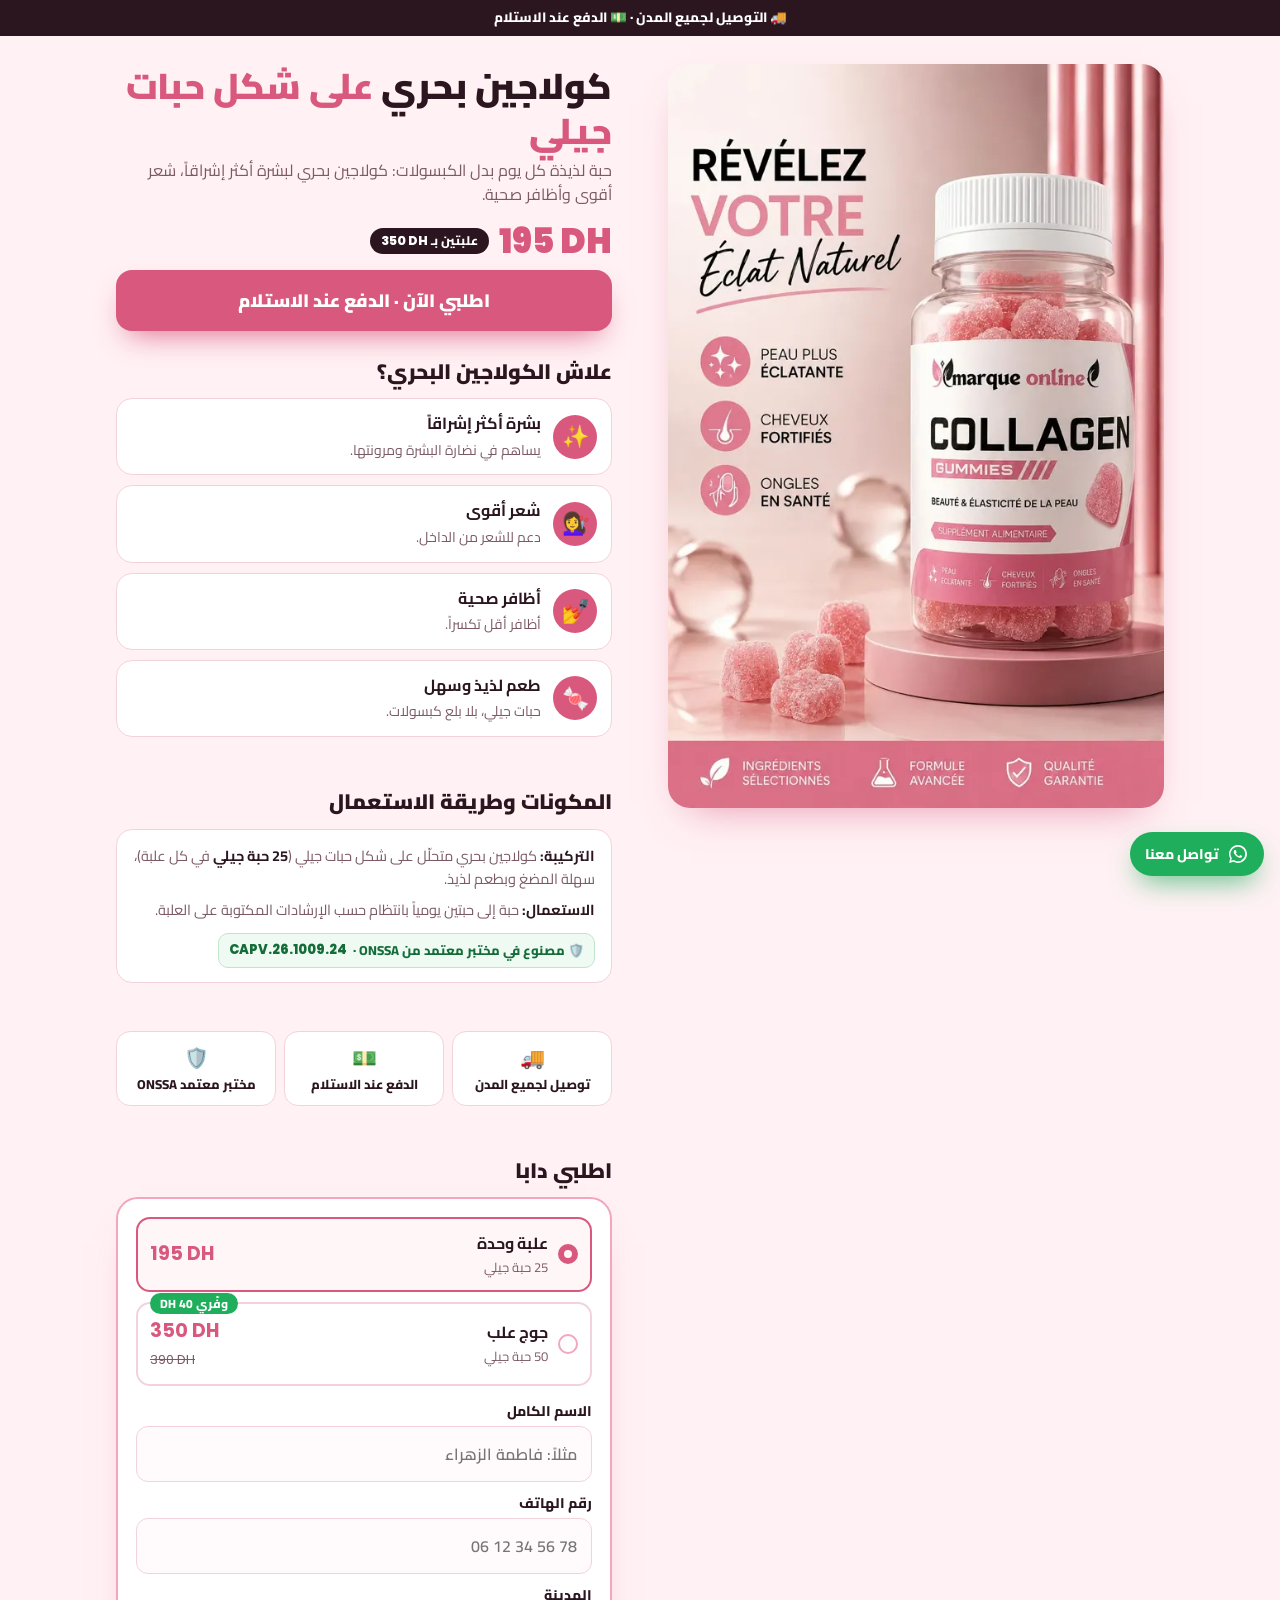
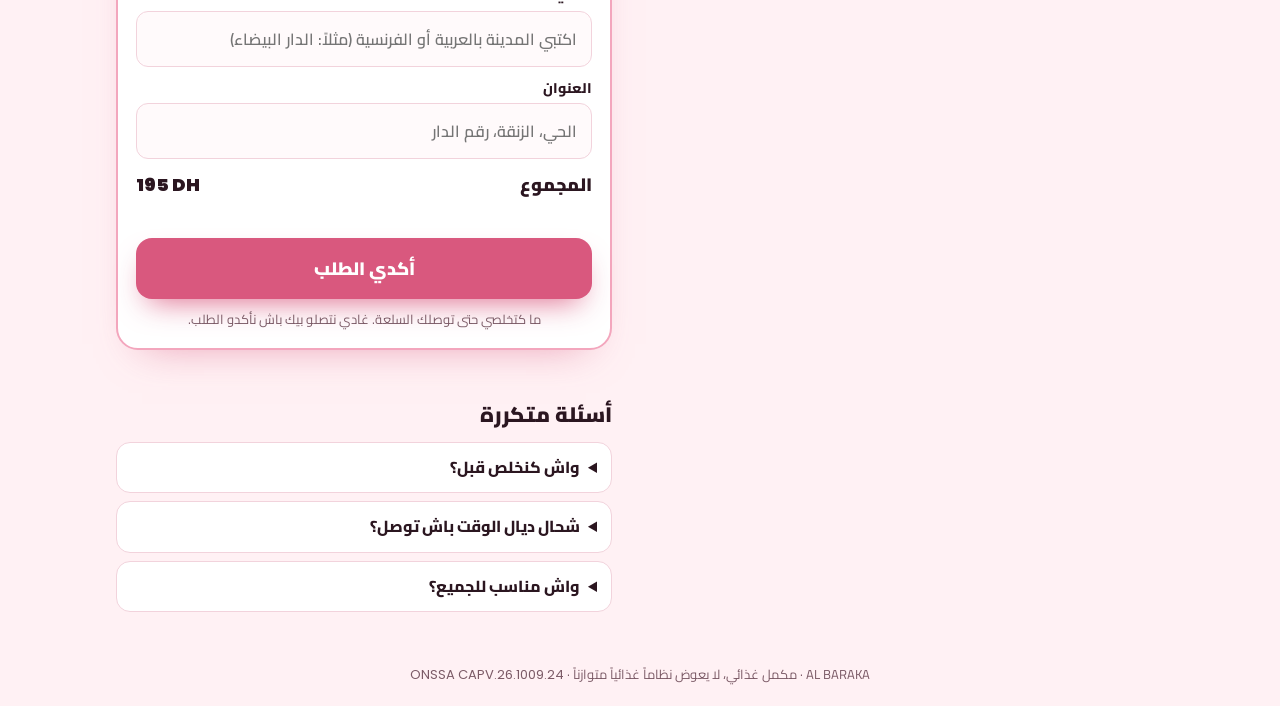
==== collagene/index.html @ 8526f5e3 "Collagene: remove phone confirmation trust card and balance 3-column grid" ====
<!doctype html>
<html lang="ar" dir="rtl">
<head>
<meta charset="utf-8">
<meta name="viewport" content="width=device-width,initial-scale=1,viewport-fit=cover">
<meta name="theme-color" content="#d9587e">
<title>كولاجين بحري · 25 حبة جيلي | AL BARAKA</title>
<meta name="description" content="كولاجين بحري على شكل حبات جيلي بطعم لذيذ: للبشرة، الشعر والأظافر. 195 درهم، وعلبتين بـ 350 درهم. الدفع عند الاستلام.">
<meta property="og:type" content="product">
<meta property="og:locale" content="ar_MA">
<meta property="og:url" content="https://wassimcreator.github.io/al-baraka-cosmetique/collagene/">
<meta property="og:title" content="كولاجين بحري · 25 حبة جيلي | AL BARAKA">
<meta property="og:description" content="كولاجين بحري على شكل حبات جيلي بطعم لذيذ: للبشرة، الشعر والأظافر. 195 درهم، وعلبتين بـ 350 درهم. الدفع عند الاستلام.">
<meta property="og:image" content="https://wassimcreator.github.io/al-baraka-cosmetique/collagene/collagen-og.jpg">
<meta name="twitter:card" content="summary_large_image">
<link rel="icon" href="../icon-192.png">
<link rel="preload" as="image" imagesrcset="collagen-mobile.webp 600w, collagen.webp 1024w" imagesizes="(min-width:900px) 512px, 180px" type="image/webp" fetchpriority="high">
<link rel="preconnect" href="https://fonts.googleapis.com"><link rel="preconnect" href="https://fonts.gstatic.com" crossorigin>
<link href="https://fonts.googleapis.com/css2?family=Cairo:wght@400;600;800;900&family=Poppins:wght@600;800&display=swap" rel="stylesheet" media="print" onload="this.media='all'">
<noscript><link href="https://fonts.googleapis.com/css2?family=Cairo:wght@400;600;800;900&family=Poppins:wght@600;800&display=swap" rel="stylesheet"></noscript>
<!-- Meta Pixel Code (AL BARAKA: 4547426528828820) -->
<script>
!function(f,b,e,v,n,t,s){if(f.fbq)return;n=f.fbq=function(){n.callMethod?n.callMethod.apply(n,arguments):n.queue.push(arguments)};if(!f._fbq)f._fbq=n;n.push=n;n.loaded=!0;n.version='2.0';n.queue=[];t=b.createElement(e);t.async=!0;t.src=v;s=b.getElementsByTagName(e)[0];s.parentNode.insertBefore(t,s)}(window,document,'script','https://connect.facebook.net/en_US/fbevents.js');
fbq('init','4547426528828820');
fbq('track','PageView');
fbq('track','ViewContent',{content_ids:['collagene-25'],content_name:'Collagène marin · 25 gommes',content_type:'product',value:195,currency:'MAD'});
</script>
<noscript><img height="1" width="1" style="display:none" src="https://www.facebook.com/tr?id=4547426528828820&ev=PageView&noscript=1"/></noscript>
<!-- End Meta Pixel Code -->
<style>
:root{--pink:#d9587e;--pink2:#f3a6bd;--blush:#fff1f4;--ink:#2b1620;--muted:#7b5a66;--line:#f2d3dc;--ok:#1fae5b}
html{scroll-behavior:smooth}
*{box-sizing:border-box}
body{margin:0;font-family:Cairo,system-ui,sans-serif;background:var(--blush);color:var(--ink);line-height:1.6;padding-bottom:84px}
.lat{font-family:Poppins,Cairo,sans-serif;direction:ltr;display:inline-block}
.wrap{max-width:520px;margin:0 auto;padding:0 16px}
.bar{background:var(--ink);color:#fff;text-align:center;font-weight:800;font-size:13.5px;padding:7px 12px}
.hero{padding:10px 0 4px;text-align:center}
.hero img{width:auto;max-width:100%;max-height:270px;height:auto;object-fit:contain;margin:0 auto;display:block;border-radius:18px;box-shadow:0 18px 40px -22px rgba(217,88,126,.7)}
h1{font-size:24px;line-height:1.25;margin:10px 0 4px;font-weight:900}
h1 span{color:var(--pink)}
.lead{color:var(--muted);margin:0 0 10px;font-size:14.5px;line-height:1.5}
.price{display:flex;align-items:center;gap:10px;flex-wrap:wrap;margin:4px 0 12px}
.price b{font-size:30px;color:var(--pink);font-weight:900;line-height:1}
.price s{color:var(--muted);font-size:16px}
.chip{background:var(--ink);color:#fff;border-radius:30px;padding:3px 11px;font-size:12.5px;font-weight:800}
.cta{display:block;width:100%;text-align:center;background:var(--pink);color:#fff;font:900 18px Cairo,sans-serif;border:0;border-radius:16px;padding:14px;text-decoration:none;cursor:pointer;box-shadow:0 14px 30px -12px rgba(217,88,126,.9)}
[hidden]{display:none !important}
.cta:disabled{opacity:.6;cursor:wait}
.cta-wa{background:var(--ok);box-shadow:0 12px 26px -10px rgba(31,174,91,.8);margin-top:8px;font-size:16px;padding:12px}
section{margin:24px 0}
h2{font-size:21px;margin:0 0 10px;font-weight:900}
.ben{display:grid;gap:10px}
.ben div{display:flex;gap:12px;align-items:center;background:#fff;border:1px solid var(--line);border-radius:16px;padding:12px 14px}
.ben i{flex:none;width:44px;height:44px;border-radius:50%;background:var(--pink);color:#fff;display:grid;place-items:center;font-style:normal;font-size:22px}
.ben b{display:block}
.ben small{color:var(--muted);font-size:14px}
.ing-box{background:#fff;border:1px solid var(--line);border-radius:16px;padding:14px 16px;display:grid;gap:8px}
.ing-box p{margin:0;font-size:14.5px;color:var(--muted)}
.ing-box b{color:var(--ink)}
.onssa-tag{display:inline-flex;align-items:center;gap:6px;background:#eefaf2;color:#146c38;border:1px solid #bfe6cb;border-radius:10px;padding:6px 10px;font-size:13px;font-weight:800;margin-top:4px;width:fit-content}
.trust{display:grid;grid-template-columns:repeat(3,1fr);gap:8px;text-align:center;font-size:12.5px;font-weight:800}
.trust div{background:#fff;border:1px solid var(--line);border-radius:14px;padding:10px 6px}
.trust span{display:block;font-size:20px}
.box{background:#fff;border-radius:22px;padding:18px;border:2px solid var(--pink2);box-shadow:0 20px 40px -26px rgba(217,88,126,.6)}
.opts{display:grid;gap:10px;margin-bottom:14px}
.opts label{cursor:pointer;position:relative;display:block}
.opts input{position:absolute;opacity:0}
.o{display:flex;align-items:center;gap:10px;border:2px solid var(--line);border-radius:14px;padding:12px;position:relative}
.opts input:checked+.o{border-color:var(--pink);background:#fff6f8}
.dot{flex:none;width:20px;height:20px;border-radius:50%;border:2px solid var(--pink2)}
.opts input:checked+.o .dot{border:6px solid var(--pink)}
.o .t{flex:1}.o .t small{display:block;color:var(--muted);font-size:13px}
.o .pr{text-align:left}.o .pr b{display:block;font-size:19px;color:var(--pink)}.o .pr s{color:var(--muted);font-size:13px}
.save{position:absolute;top:-11px;left:12px;background:var(--ok);color:#fff;font-style:normal;font-size:12px;font-weight:800;border-radius:20px;padding:1px 10px}
.field{display:block;margin-bottom:10px}
.field span{display:block;font-weight:800;font-size:14px;margin-bottom:4px}
.field input{width:100%;font:600 16px Cairo,sans-serif;padding:12px 14px;border:1.5px solid var(--line);border-radius:12px;background:#fffafb;color:var(--ink)}
.field input:focus{outline:2px solid var(--pink2);border-color:var(--pink)}
.city-wrap{position:relative}
.city-list{position:absolute;inset-inline:0;top:calc(100% + 4px);z-index:50;list-style:none;margin:0;padding:4px;background:#fff;border:1.5px solid var(--pink2);border-radius:14px;box-shadow:0 16px 36px -12px rgba(43,22,32,.25);max-height:220px;overflow-y:auto;-webkit-overflow-scrolling:touch}
.city-list[hidden]{display:none}
.city-list li{padding:10px 12px;border-radius:10px;cursor:pointer;display:flex;justify-content:space-between;align-items:center;gap:8px;font-size:15px;font-weight:700}
.city-list li:hover,.city-list li.act{background:#fff1f4;color:var(--pink)}
.city-list li small{color:var(--muted);font-weight:600;font-size:13px}
.hp{position:absolute;width:1px;height:1px;opacity:0;overflow:hidden;pointer-events:none}
.sum{display:flex;justify-content:space-between;font-weight:900;font-size:18px;margin:12px 0}
.err{color:#c0234e;font-weight:800;min-height:1.4em;margin:6px 0;font-size:14.5px}
.note{color:var(--muted);font-size:13px;text-align:center;margin:10px 0 0}
#done{text-align:center}
#done .big{font-size:52px}
details{background:#fff;border:1px solid var(--line);border-radius:14px;margin-bottom:8px}
summary{font-weight:800;cursor:pointer;padding:12px 14px;min-height:44px}
details p{margin:0;padding:0 14px 12px;color:var(--muted)}
footer{text-align:center;color:var(--muted);font-size:13px;padding:20px 0}
.sticky{position:fixed;bottom:0;left:0;right:0;background:#fff;border-top:1px solid var(--line);padding:10px 16px calc(10px + env(safe-area-inset-bottom));display:flex;gap:12px;align-items:center;z-index:30;transition:transform .25s ease,opacity .25s ease}
.sticky.hide{transform:translateY(115%);opacity:0;pointer-events:none}
.sticky .p{font-weight:900;white-space:nowrap}.sticky .p b{color:var(--pink);font-size:20px}
.sticky .cta{padding:12px;font-size:17px}
.waf{position:fixed;bottom:calc(82px + env(safe-area-inset-bottom));inset-inline-start:16px;z-index:40;display:flex;align-items:center;gap:8px;background:var(--ok);color:#fff;text-decoration:none;font-weight:800;font-size:14px;padding:11px 15px;min-height:44px;border-radius:40px;box-shadow:0 12px 28px -8px rgba(31,174,91,.75);transition:transform .25s ease,opacity .25s ease}
.waf.hide{transform:translateY(140%);opacity:0;pointer-events:none}
.waf svg{width:22px;height:22px}
@media (min-width:900px){
  body{padding-bottom:0}
  .wrap{max-width:1080px;display:grid;grid-template-columns:minmax(0,1fr) minmax(0,1fr);column-gap:56px;align-items:start;padding-top:28px}
  .wrap>*{grid-column:2}
  .hero{grid-column:1;grid-row:1/span 14;position:sticky;top:24px;padding:0}
  .hero img{width:100%;max-height:none;border-radius:22px}
  h1{font-size:36px;margin-top:0}
  .lead{font-size:16px;margin-bottom:14px}
  .price b{font-size:34px}
  .trust{grid-template-columns:repeat(3,1fr);font-size:13px}
  .sticky{display:none}
  .waf{bottom:24px}
}
</style>
</head>
<body>
<div class="bar">🚚 التوصيل لجميع المدن · 💵 الدفع عند الاستلام</div>
<main class="wrap">
  <div class="hero"><img src="collagen-mobile.webp" srcset="collagen-mobile.webp 600w, collagen.webp 1024w" sizes="(min-width:900px) 512px, 180px" alt="كولاجين بحري، 25 حبة جيلي" width="1024" height="1536" fetchpriority="high"></div>
  <h1>كولاجين بحري <span>على شكل حبات جيلي</span></h1>
  <p class="lead">حبة لذيذة كل يوم بدل الكبسولات: كولاجين بحري لبشرة أكثر إشراقاً، شعر أقوى وأظافر صحية.</p>
  <div class="price"><b><span class="lat">195 DH</span></b><span class="chip">علبتين بـ <span class="lat">350 DH</span></span></div>
  <a class="cta" href="#order" data-ev="InitiateCheckout">اطلبي الآن · الدفع عند الاستلام</a>

  <section>
    <h2>علاش الكولاجين البحري؟</h2>
    <div class="ben">
      <div><i>✨</i><span><b>بشرة أكثر إشراقاً</b><small>يساهم في نضارة البشرة ومرونتها.</small></span></div>
      <div><i>💇‍♀️</i><span><b>شعر أقوى</b><small>دعم للشعر من الداخل.</small></span></div>
      <div><i>💅</i><span><b>أظافر صحية</b><small>أظافر أقل تكسراً.</small></span></div>
      <div><i>🍬</i><span><b>طعم لذيذ وسهل</b><small>حبات جيلي، بلا بلع كبسولات.</small></span></div>
    </div>
  </section>

  <section>
    <h2>المكونات وطريقة الاستعمال</h2>
    <div class="ing-box">
      <p><b>التركيبة:</b> كولاجين بحري متحلّل على شكل حبات جيلي (<b>25 حبة جيلي</b> في كل علبة)، سهلة المضغ وبطعم لذيذ.</p>
      <p><b>الاستعمال:</b> حبة إلى حبتين يومياً بانتظام حسب الإرشادات المكتوبة على العلبة.</p>
      <div class="onssa-tag">🛡️ مصنوع في مختبر معتمد من ONSSA · <span class="lat">CAPV.26.1009.24</span></div>
    </div>
  </section>

  <section class="trust">
    <div><span>🚚</span>توصيل لجميع المدن</div>
    <div><span>💵</span>الدفع عند الاستلام</div>
    <div><span>🛡️</span>مختبر معتمد ONSSA</div>
  </section>

  <section id="order">
    <h2>اطلبي دابا</h2>
    <form class="box" id="f" novalidate>
      <div class="opts">
        <label><input type="radio" name="q" value="1" checked><span class="o"><i class="dot"></i><span class="t"><b>علبة وحدة</b><small>25 حبة جيلي</small></span><span class="pr"><b class="lat">195 DH</b></span></span></label>
        <label><input type="radio" name="q" value="2"><span class="o"><em class="save">وفّري 40 DH</em><i class="dot"></i><span class="t"><b>جوج علب</b><small>50 حبة جيلي</small></span><span class="pr"><b class="lat">350 DH</b><s class="lat">390 DH</s></span></span></label>
      </div>
      <label class="field"><span>الاسم الكامل</span><input name="nom" autocomplete="name" required placeholder="مثلاً: فاطمة الزهراء"></label>
      <label class="field"><span>رقم الهاتف</span><input name="tel" type="tel" inputmode="tel" autocomplete="tel" required placeholder="06 12 34 56 78" dir="ltr" style="text-align:right"></label>
      <div class="field city-wrap">
        <label for="ville"><span>المدينة</span></label>
        <input id="ville" name="ville" autocomplete="off" required placeholder="اكتبي المدينة بالعربية أو الفرنسية (مثلاً: الدار البيضاء)" aria-autocomplete="list" aria-controls="cityList" aria-expanded="false">
        <ul class="city-list" id="cityList" role="listbox" hidden></ul>
      </div>
      <label class="field"><span>العنوان</span><input name="adresse" autocomplete="street-address" required placeholder="الحي، الزنقة، رقم الدار"></label>
      <input class="hp" name="hp" tabindex="-1" autocomplete="off" aria-hidden="true">
      <div class="sum"><span>المجموع</span><span class="lat" id="tot">195 DH</span></div>
      <p class="err" id="err" role="alert"></p>
      <a class="cta cta-wa" id="waFallback" href="#" hidden>💬 أرسلي الطلب عبر واتساب</a>
      <button class="cta" type="submit" id="submitBtn">أكدي الطلب</button>
      <p class="note">ما كتخلصي حتى توصلك السلعة. غادي نتصلو بيك باش نأكدو الطلب.</p>
    </form>
    <div class="box" id="done" hidden>
      <div class="big">🎉</div>
      <h2>شكراً! توصلنا بالطلب ديالك</h2>
      <p>غادي يتصل بيك فريقنا قريباً باش يأكد الطلب والعنوان. خلي التلفون قريب منك.</p>
    </div>
  </section>

  <section>
    <h2>أسئلة متكررة</h2>
    <details><summary>واش كنخلص قبل؟</summary><p>لا، كتخلصي غير ملي توصلك السلعة لباب الدار.</p></details>
    <details><summary>شحال ديال الوقت باش توصل؟</summary><p>غالباً بين 24 و72 ساعة حسب المدينة.</p></details>
    <details><summary>واش مناسب للجميع؟</summary><p>هذا مكمل غذائي. إلا كنتي حامل، مرضعة أو كتاخدي دواء، سولي الطبيب ديالك قبل.</p></details>
  </section>
</main>
<footer>AL BARAKA · مكمل غذائي، لا يعوض نظاماً غذائياً متوازناً · <span class="lat">ONSSA CAPV.26.1009.24</span></footer>

<div class="sticky" id="stickyBar"><span class="p"><b class="lat">195 DH</b></span><a class="cta" href="#order" data-ev="InitiateCheckout">اطلبي الآن</a></div>
<a class="waf" id="waFloat" data-wa="سلام، بغيت نعرف كثر على الكولاجين البحري" data-ev="Contact" aria-label="WhatsApp"><svg viewBox="0 0 32 32" fill="currentColor"><path d="M16 3a13 13 0 0 0-11.2 19.6L3 29l6.6-1.7A13 13 0 1 0 16 3zm0 23.6c-2 0-4-.5-5.7-1.6l-.4-.2-3.9 1 1-3.8-.3-.4A10.6 10.6 0 1 1 16 26.6zm5.8-7.9c-.3-.2-1.9-.9-2.2-1-.3-.1-.5-.2-.7.2l-1 1.2c-.2.2-.4.2-.7.1a8.7 8.7 0 0 1-4.3-3.8c-.3-.6.3-.5 1-1.7.1-.2 0-.4 0-.5l-1-2.4c-.3-.6-.5-.5-.7-.5h-.6c-.2 0-.5.1-.8.4-.3.3-1 1-1 2.5s1.1 2.9 1.2 3.1c.2.2 2.1 3.2 5.1 4.5 1.9.8 2.6.9 3.6.7.6-.1 1.9-.8 2.1-1.5.3-.7.3-1.4.2-1.5-.1-.1-.3-.2-.6-.4z"/></svg>تواصل معنا</a>

<script>
const CONFIG = {
  whatsapp: '212706828446',
  metaPixel: '4547426528828820',
  contentId: 'collagene-25',
  name: 'Collagène marin · 25 gommes',
  prices: {1: 195, 2: 350},
  script: 'https://script.google.com/macros/s/AKfycbw9bqHm5sMdjRlY6XCopMk5S5Fnhsn74mLirwllox8x_ef28kxWh0Ja46yyI-K9q96yYA/exec'
};

// Arabic <-> French Moroccan city alias map (60+ top cities + common Darja variants)
const AR_CITY_LIST = [
  ['Casablanca','الدار البيضاء',['دار البيضاء','كازا','كازابلانكا']],
  ['Rabat','الرباط',['رباط']],
  ['Salé','سلا',[]],
  ['Sala Al Jadida','سلا الجديدة',[]],
  ['Tanger','طنجة',['طنجه']],
  ['Marrakech','مراكش',[]],
  ['Fès','فاس',[]],
  ['Meknès','مكناس',[]],
  ['Agadir','أكادير',['اكادير','أڭادير','اغادير']],
  ['Oujda','وجدة',['وجده']],
  ['Kénitra','القنيطرة',['قنيطرة','القنيطره','قنيطره']],
  ['Tétouan','تطوان',[]],
  ['Mohammedia','المحمدية',['محمدية','المحمديه']],
  ['Safi','آسفي',['اسفي','اصفي']],
  ['El Jadida','الجديدة',['جديدة','الجديده']],
  ['Beni Mellal','بني ملال',[]],
  ['Nador','الناظور',['ناظور','الناضور','ناضور']],
  ['Taza','تازة',['تازه']],
  ['Settat','سطات',[]],
  ['Berrechid','برشيد',[]],
  ['Khouribga','خريبكة',['خريبكه','خريبڭة']],
  ['Laâyoune','العيون',['عيون']],
  ['Dakhla','الداخلة',['داخلة','الداخله']],
  ['Larache','العرائش',['عرائش']],
  ['Ksar El Kebir','القصر الكبير',['قصر الكبير']],
  ['Al Hoceima','الحسيمة',['حسيمة','الحسيمه']],
  ['Taroudant','تارودانت',[]],
  ['Inezgane','إنزكان',['انزكان','انزڭان']],
  ['Ait Melloul','آيت ملول',['ايت ملول']],
  ['Témara','تمارة',['تماره']],
  ['Essaouira','الصويرة',['صويرة','الصويره']],
  ['Ouarzazate','ورزازات',[]],
  ['Errachidia','الراشيدية',['راشيدية','الرشيدية','الراشيديه']],
  ['Guelmim','كلميم',['ڭلميم']],
  ['Tiznit','تيزنيت',['تزنيت']],
  ['Chefchaouen','شفشاون',['الشاون','شاون']],
  ['Taourirt','تاوريرت',[]],
  ['Berkane','بركان',[]],
  ['Sidi Kacem','سيدي قاسم',[]],
  ['Sidi Slimane','سيدي سليمان',[]],
  ['Youssoufia','اليوسفية',['يوسفية','اليوسفيه']],
  ['Benguerir','بن جرير',['بنجرير','بن ڭرير']],
  ['El Kelaa des Sraghna','قلعة السراغنة',['قلعه السراغنه']],
  ['Khénifra','خنيفرة',['خنيفره']],
  ['Fquih Ben Salah','الفقيه بن صالح',['فقيه بن صالح']],
  ['Sidi Bennour','سيدي بنور',[]],
  ['Oulad Teima','أولاد تايمة',['اولاد تايمة','ولاد تايمة']],
  ['Tiflet','تيفلت',[]],
  ['Khémisset','الخميسات',['خميسات']],
  ['Ifrane','إفران',['افران']],
  ['Azrou','أزرو',['ازرو']],
  ['Sefrou','صفرو',[]],
  ['Ouazzane','وزان',[]],
  ['Fnideq','الفنيدق',['فنيدق']],
  ["M'diq",'المضيق',['مضيق']],
  ['Martil','مرتيل',[]],
  ['Asilah','أصيلة',['اصيلة','اصيله']],
  ['Bouznika','بوزنيقة',['بوزنيقه']],
  ['Skhirat','الصخيرات',['صخيرات']],
  ['Benslimane','بنسليمان',[]],
  ['Smara','السمارة',['سمارة']],
  ['Tan-Tan','طانطان',['طان طان']],
  ['Zagora','زاكورة',['زاڭورة','زاكوره']],
  ['Tinghir','تنغير',[]],
  ['Midelt','ميدلت',[]],
  ['Guercif','جرسيف',['ڭرسيف']],
  ['Driouch','الدريوش',['دريوش']],
  ['El Aroui','العروي',['عروي']],
  ['Azemmour','أزمور',['ازمور']],
  ['Oued Zem','وادي زم',['واد زم']],
  ['Bejaad','أبي الجعد',['بجعد']],
  ['Azilal','أزيلال',['ازيلال']],
  ['Demnate','دمنات',[]],
  ['Chichaoua','شيشاوة',['شيشاوه']],
  ['Biougra','بيوكرى',['بيوڭرى','بيوكري']],
  ['Dcheira','الدشيرة',['دشيرة']],
  ['Bouskoura','بوسكورة',['بوسكوره']],
  ['Dar Bouazza','دار بوعزة',['دار بوعزه']],
  ['Souk El Arbaa','سوق الأربعاء',['سوق الاربعاء']],
  ['Sidi Yahya El Gharb','سيدي يحيى الغرب',['سيدي يحيي الغرب']]
];

const track = (ev, data, opts) => { try { if (window.fbq) opts ? fbq('track', ev, data || {}, opts) : fbq('track', ev, data || {}); } catch (e) {} };
const waLink = txt => 'https://api.whatsapp.com/send?phone=' + CONFIG.whatsapp + '&text=' + encodeURIComponent(txt);
const getCookie = n => { const m = document.cookie.match(new RegExp('(?:^|; )' + n + '=([^;]*)')); return m ? decodeURIComponent(m[1]) : ''; };
const qs = new URLSearchParams(location.search);
const getFbc = () => {
  const c = getCookie('_fbc');
  if (c) return c;
  const fbclid = qs.get('fbclid');
  return fbclid ? ('fb.1.' + Date.now() + '.' + fbclid) : '';
};

// Same-tab WhatsApp links (avoids IG/FB in-app browser blocking target="_blank")
document.querySelectorAll('[data-wa]').forEach(a => { a.href = waLink(a.dataset.wa); a.rel = 'noopener'; });

const f = document.getElementById('f'), tot = document.getElementById('tot'), err = document.getElementById('err');
const stickyBar = document.getElementById('stickyBar'), waFloat = document.getElementById('waFloat');
const stickyP = stickyBar.querySelector('.p b'), submitBtn = document.getElementById('submitBtn'), waFallback = document.getElementById('waFallback');
const qty = () => +f.q.value;
f.querySelectorAll('input[name=q]').forEach(r => r.addEventListener('change', () => { tot.textContent = stickyP.textContent = CONFIG.prices[qty()] + ' DH'; }));

// InitiateCheckout once per session with product parameters
let icSent = false;
document.querySelectorAll('[data-ev]').forEach(a => a.addEventListener('click', () => {
  const ev = a.dataset.ev;
  if (ev === 'InitiateCheckout') {
    if (icSent) return;
    icSent = true;
    const q = qty();
    track('InitiateCheckout', { value: CONFIG.prices[q], currency: 'MAD', num_items: q, content_ids: [CONFIG.contentId], content_type: 'product' });
  } else {
    track(ev);
  }
}));

// Hide floating sticky bar & WhatsApp bubble while inside #order so they don't cover form/keyboard
if ('IntersectionObserver' in window) {
  new IntersectionObserver(es => {
    const on = es[0].isIntersecting;
    stickyBar.classList.toggle('hide', on);
    waFloat.classList.toggle('hide', on);
  }, { threshold: 0.12 }).observe(document.getElementById('order'));
}

// Re-enable submit button and re-sync displayed total if user navigates back (bfcache)
window.addEventListener('pageshow', () => {
  submitBtn.disabled = false;
  submitBtn.textContent = 'أكدي الطلب';
  tot.textContent = stickyP.textContent = CONFIG.prices[qty()] + ' DH';
});

// Normalization helpers (Latin + Arabic + Arabic-Indic digits)
const normLat = s => String(s || '').normalize('NFD').replace(/[\u0300-\u036f]/g, '').toUpperCase().replace(/[^A-Z0-9]+/g, ' ').trim();
const normAr = s => String(s || '').replace(/[\u064B-\u065F\u0670\u0640]/g, '').replace(/[أإآٱ]/g, 'ا').replace(/ى/g, 'ي').replace(/\s+/g, ' ').trim();
const toAsciiDigits = s => String(s || '')
  .replace(/[\u0660-\u0669]/g, d => String(d.charCodeAt(0) - 0x0660))
  .replace(/[\u06F0-\u06F9]/g, d => String(d.charCodeAt(0) - 0x06F0));

function normPhone(raw) {
  let s = toAsciiDigits(raw).replace(/[\s.\-()]/g, '');
  if (s.startsWith('00212')) s = '+212' + s.slice(5);
  const clean = s.replace(/[^\d+]/g, '');
  const ok = /^(?:\+?212|0)[5-7]\d{8}$/.test(clean);
  if (!ok) return { ok: false, local: '' };
  const digits = clean.replace(/\D/g, '');
  const local = digits.startsWith('212') ? '0' + digits.slice(3) : digits;
  return { ok: true, local };
}

// Build searchable city index (seeded immediately with AR_CITY_LIST, enriched with 450 Marque Online cities)
const arByLat = {}, latByAr = {};
AR_CITY_LIST.forEach(([fr, ar, alts]) => {
  const k = normLat(fr);
  arByLat[k] = ar;
  [ar, ...alts].forEach(a => { const na = normAr(a); latByAr[na] = fr; latByAr[na.replace(/^ال/, '')] = fr; });
});

let cityItems = AR_CITY_LIST.map(([fr, ar, alts]) => ({
  name: fr, ar, lat: normLat(fr), arTerms: [ar, ...alts].map(normAr)
}));

function mergeMoCities(names) {
  const byLat = new Map();
  cityItems.forEach(it => byLat.set(it.lat, it));
  (names || []).forEach(name => {
    const lat = normLat(name);
    if (!lat) return;
    if (byLat.has(lat)) {
      byLat.get(lat).name = name; // prefer exact Marque Online spelling
    } else {
      const ar = arByLat[lat] || '';
      byLat.set(lat, { name, ar, lat, arTerms: ar ? [normAr(ar)] : [] });
    }
  });
  cityItems = Array.from(byLat.values());
}

fetch(CONFIG.script + '?action=cities').then(r => r.json()).then(d => {
  if (d && Array.isArray(d.cities) && d.cities.length) mergeMoCities(d.cities);
}).catch(() => {});

// Custom searchable dropdown (works reliably in iOS Safari & IG/FB in-app browsers)
const villeInput = document.getElementById('ville'), cityList = document.getElementById('cityList');
function searchCities(q) {
  const qLat = normLat(q), qAr = normAr(q), qArNoAl = qAr.replace(/^ال/, '');
  if (!qLat && !qAr) return cityItems.slice(0, 12);
  const scored = [];
  for (const it of cityItems) {
    let score = 0;
    if (qLat) {
      if (it.lat === qLat) score = 100;
      else if (it.lat.startsWith(qLat)) score = 80;
      else if (it.lat.includes(qLat)) score = 50;
    }
    if (!score && qAr) {
      for (const t of it.arTerms) {
        const tNoAl = t.replace(/^ال/, '');
        if (t === qAr || (qArNoAl && tNoAl === qArNoAl)) { score = 100; break; }
        if (t.startsWith(qAr) || (qArNoAl && tNoAl.startsWith(qArNoAl))) score = Math.max(score, 80);
        else if (t.includes(qAr) || (qArNoAl && tNoAl.includes(qArNoAl))) score = Math.max(score, 50);
      }
    }
    if (score) scored.push([score, it]);
  }
  scored.sort((a, b) => b[0] - a[0] || a[1].name.length - b[1].name.length);
  return scored.slice(0, 12).map(x => x[1]);
}

function renderCityList(items) {
  if (!items.length) { cityList.hidden = true; villeInput.setAttribute('aria-expanded', 'false'); return; }
  cityList.innerHTML = items.map(it =>
    `<li role="option" data-v="${it.name.replace(/"/g, '&quot;')}"><span>${it.ar ? it.ar : it.name}</span><small class="lat">${it.name}</small></li>`
  ).join('');
  cityList.hidden = false;
  villeInput.setAttribute('aria-expanded', 'true');
}

function resolveCity(raw) {
  const v = String(raw || '').trim();
  if (!v) return '';
  const qAr = normAr(v), qArNoAl = qAr.replace(/^ال/, '');
  const aliasFr = latByAr[qAr] || latByAr[qArNoAl];
  const targetLat = normLat(aliasFr || v);
  if (targetLat) {
    const exact = cityItems.find(it => it.lat === targetLat);
    if (exact) return exact.name;
    const compact = targetLat.replace(/\s+/g, '');
    const soft = cityItems.find(it => it.lat.replace(/\s+/g, '') === compact);
    if (soft) return soft.name;
  }
  return aliasFr || v; // never hard-block submission; Apps Script still saves to Sheet
}

villeInput.addEventListener('focus', () => renderCityList(searchCities(villeInput.value)));
villeInput.addEventListener('input', () => renderCityList(searchCities(villeInput.value)));
villeInput.addEventListener('blur', () => setTimeout(() => { cityList.hidden = true; villeInput.setAttribute('aria-expanded', 'false'); }, 180));
cityList.addEventListener('pointerdown', e => {
  const li = e.target.closest('li[data-v]');
  if (!li) return;
  e.preventDefault();
  villeInput.value = li.dataset.v;
  cityList.hidden = true;
  villeInput.setAttribute('aria-expanded', 'false');
});

const src = ['utm_source', 'utm_campaign', 'utm_content'].map(k => qs.get(k)).filter(Boolean).join(' / ');
const newOrderId = () => Date.now().toString(36) + Math.random().toString(36).slice(2, 7);
let orderId = newOrderId();

f.addEventListener('submit', async e => {
  e.preventDefault();
  waFallback.hidden = true;
  const nom = f.nom.value.trim(), adresse = f.adresse.value.trim();
  const phone = normPhone(f.tel.value);
  const villeRaw = f.ville.value.trim();
  if (nom.length < 2 || !phone.ok || villeRaw.length < 2 || adresse.length < 3) {
    err.textContent = 'عافاك عمّري الاسم، رقم هاتف مغربي صحيح (06/07…)، المدينة والعنوان.';
    return;
  }
  const ville = resolveCity(villeRaw);
  err.textContent = '';
  const q = qty(), total = CONFIG.prices[q];
  // Same event_id for the browser Lead and the server CAPI Lead: Meta keeps one of the two.
  // It stays the same if the client retries this order, and changes only for a new order.
  const eventId = 'lead_' + orderId;
  submitBtn.disabled = true;
  submitBtn.textContent = 'جاري الإرسال…';

  const msg = ['طلب جديد · AL BARAKA', 'المنتوج: ' + CONFIG.name,
    'الكمية: ' + q + (q === 2 ? ' علب' : ' علبة'), 'المجموع: ' + total + ' DH · الدفع عند الاستلام',
    'الاسم: ' + nom, 'الهاتف: ' + phone.local, 'المدينة: ' + ville, 'العنوان: ' + adresse,
    src ? 'المصدر: ' + src : ''].filter(Boolean).join('\n');

  let ok = false;
  try {
    const r = await fetch(CONFIG.script, {
      method: 'POST',
      headers: { 'Content-Type': 'text/plain;charset=utf-8' },
      body: JSON.stringify({
        id: orderId,
        event_id: eventId,
        nom,
        tel: phone.local,
        ville,
        adresse,
        q,
        src,
        hp: f.hp.value,
        fbp: getCookie('_fbp'),
        fbc: getFbc(),
        event_source_url: location.href,
        user_agent: navigator.userAgent
      })
    });
    const j = await r.json();
    ok = j && j.ok === true;
  } catch (_) {}

  if (!ok) {
    submitBtn.disabled = false;
    submitBtn.textContent = 'أكدي الطلب';
    err.textContent = 'وقع مشكل فالاتصال. تقدري تعاودي المحاولة ولا تصيفطي الطلب مباشرة فواتساب:';
    waFallback.href = waLink(msg);
    waFallback.hidden = false;
    return;
  }

  // Browser LEAD only, once the Apps Script has saved the order. NEVER Purchase here: it is cash on
  // delivery, nobody has paid yet. The Purchase is sent by the script when the row's statut becomes Confirmé (or Livré fallback).
  track('Lead', { currency: 'MAD', value: total }, { eventID: eventId });

  orderId = newOrderId();
  f.hidden = true;
  document.getElementById('done').hidden = false;
  document.getElementById('done').scrollIntoView({ block: 'center' });
});
</script>
</body>
</html>
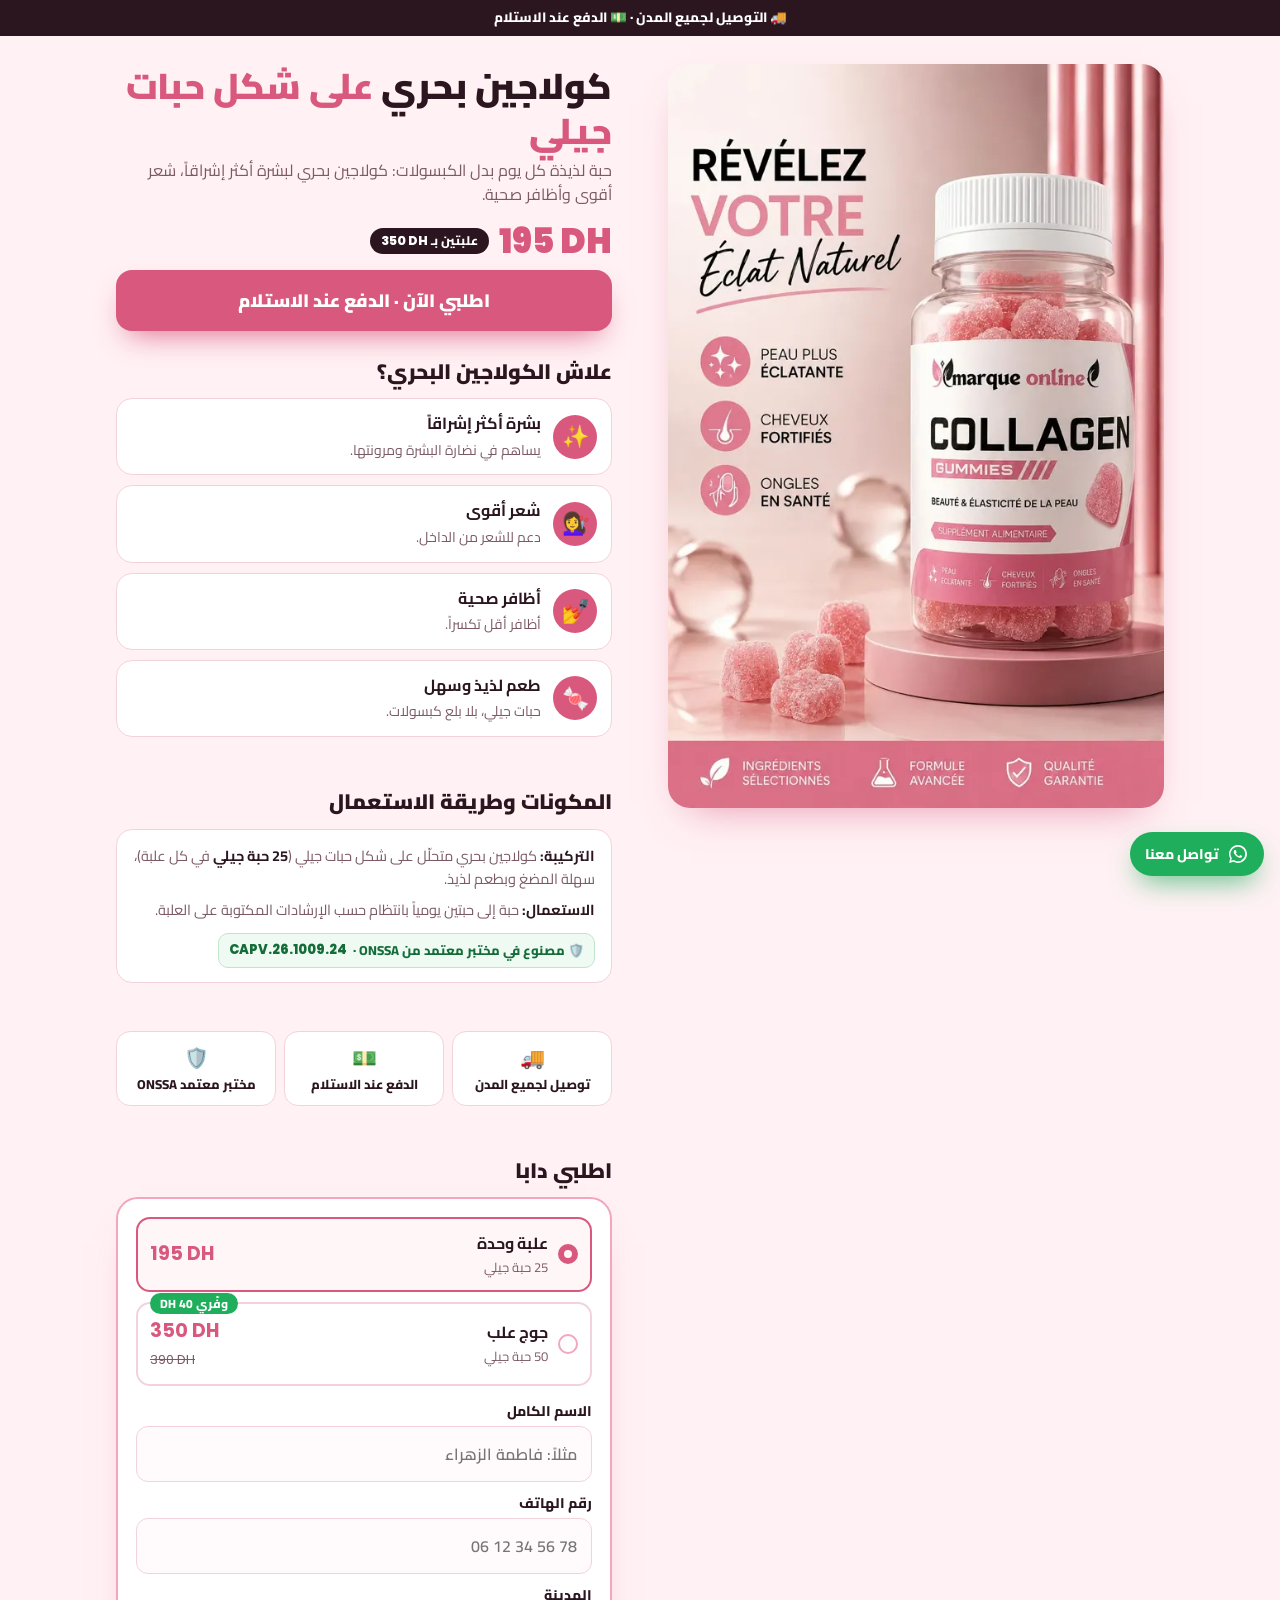
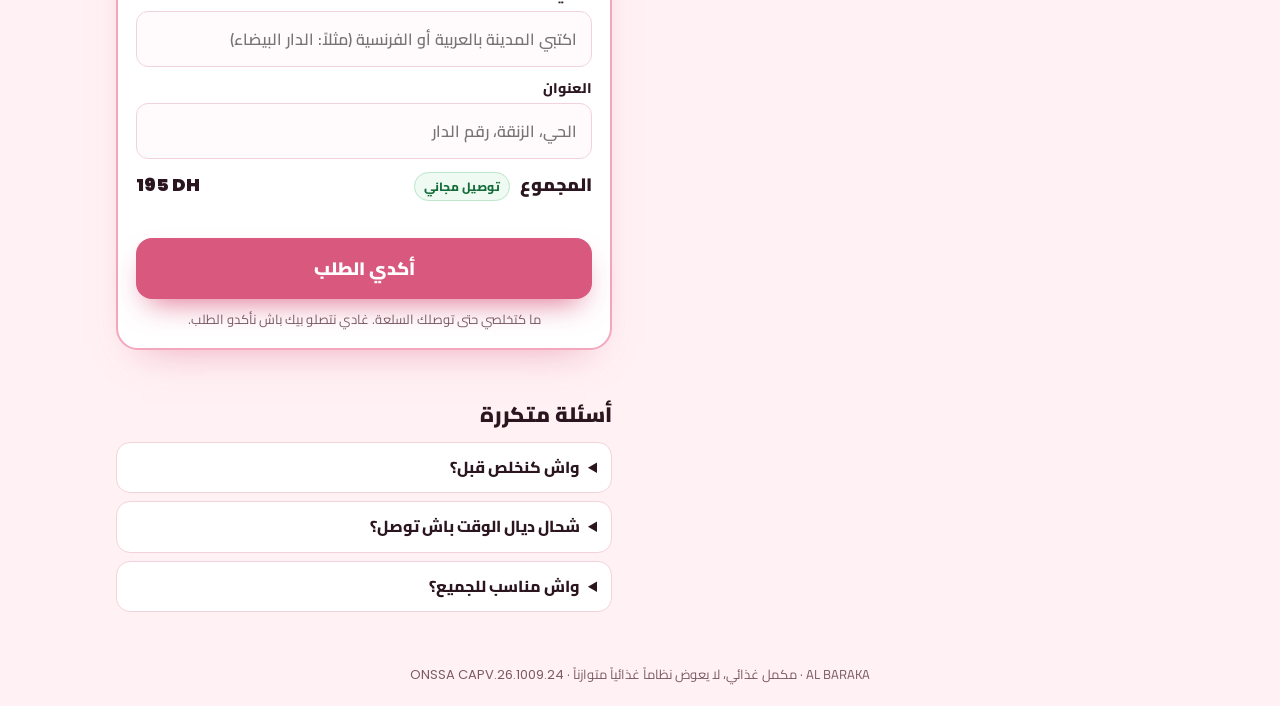
==== commit 24bea19c: "Collagene: mobile CRO fixes (WA new-tab & spacing, touch-scrollable city dropdown, phone validation," ====
--- a/collagene/index.html
+++ b/collagene/index.html
@@ -46,7 +46,9 @@
 .chip{background:var(--ink);color:#fff;border-radius:30px;padding:3px 11px;font-size:12.5px;font-weight:800}
 .cta{display:block;width:100%;text-align:center;background:var(--pink);color:#fff;font:900 18px Cairo,sans-serif;border:0;border-radius:16px;padding:14px;text-decoration:none;cursor:pointer;box-shadow:0 14px 30px -12px rgba(217,88,126,.9)}
 [hidden]{display:none !important}
-.cta:disabled{opacity:.6;cursor:wait}
+.cta:disabled{opacity:.75;cursor:wait}
+.cta .spin{display:inline-block;width:16px;height:16px;border:2.5px solid rgba(255,255,255,.35);border-top-color:#fff;border-radius:50%;animation:sp .7s linear infinite;vertical-align:-3px;margin-inline-end:8px}
+@keyframes sp{to{transform:rotate(360deg)}}
 .cta-wa{background:var(--ok);box-shadow:0 12px 26px -10px rgba(31,174,91,.8);margin-top:8px;font-size:16px;padding:12px}
 section{margin:24px 0}
 h2{font-size:21px;margin:0 0 10px;font-weight:900}
@@ -84,7 +86,8 @@
 .city-list li:hover,.city-list li.act{background:#fff1f4;color:var(--pink)}
 .city-list li small{color:var(--muted);font-weight:600;font-size:13px}
 .hp{position:absolute;width:1px;height:1px;opacity:0;overflow:hidden;pointer-events:none}
-.sum{display:flex;justify-content:space-between;font-weight:900;font-size:18px;margin:12px 0}
+.sum{display:flex;justify-content:space-between;align-items:center;gap:8px;font-weight:900;font-size:18px;margin:12px 0}
+.sum .free{font-size:12px;font-weight:800;color:#146c38;background:#eefaf2;border:1px solid #bfe6cb;border-radius:99px;padding:2px 9px;margin-inline-start:6px}
 .err{color:#c0234e;font-weight:800;min-height:1.4em;margin:6px 0;font-size:14.5px}
 .note{color:var(--muted);font-size:13px;text-align:center;margin:10px 0 0}
 #done{text-align:center}
@@ -97,7 +100,7 @@
 .sticky.hide{transform:translateY(115%);opacity:0;pointer-events:none}
 .sticky .p{font-weight:900;white-space:nowrap}.sticky .p b{color:var(--pink);font-size:20px}
 .sticky .cta{padding:12px;font-size:17px}
-.waf{position:fixed;bottom:calc(82px + env(safe-area-inset-bottom));inset-inline-start:16px;z-index:40;display:flex;align-items:center;gap:8px;background:var(--ok);color:#fff;text-decoration:none;font-weight:800;font-size:14px;padding:11px 15px;min-height:44px;border-radius:40px;box-shadow:0 12px 28px -8px rgba(31,174,91,.75);transition:transform .25s ease,opacity .25s ease}
+.waf{position:fixed;bottom:calc(94px + env(safe-area-inset-bottom));inset-inline-start:16px;z-index:25;display:flex;align-items:center;gap:8px;background:var(--ok);color:#fff;text-decoration:none;font-weight:800;font-size:14px;padding:11px 15px;min-height:44px;border-radius:40px;box-shadow:0 12px 28px -8px rgba(31,174,91,.75);transition:transform .25s ease,opacity .25s ease}
 .waf.hide{transform:translateY(140%);opacity:0;pointer-events:none}
 .waf svg{width:22px;height:22px}
 @media (min-width:900px){
@@ -165,9 +168,9 @@
       </div>
       <label class="field"><span>العنوان</span><input name="adresse" autocomplete="street-address" required placeholder="الحي، الزنقة، رقم الدار"></label>
       <input class="hp" name="hp" tabindex="-1" autocomplete="off" aria-hidden="true">
-      <div class="sum"><span>المجموع</span><span class="lat" id="tot">195 DH</span></div>
+      <div class="sum"><span>المجموع <span class="free">توصيل مجاني</span></span><span class="lat" id="tot">195 DH</span></div>
       <p class="err" id="err" role="alert"></p>
-      <a class="cta cta-wa" id="waFallback" href="#" hidden>💬 أرسلي الطلب عبر واتساب</a>
+      <a class="cta cta-wa" id="waFallback" href="#" target="_blank" rel="noopener noreferrer" hidden>💬 أرسلي الطلب عبر واتساب</a>
       <button class="cta" type="submit" id="submitBtn">أكدي الطلب</button>
       <p class="note">ما كتخلصي حتى توصلك السلعة. غادي نتصلو بيك باش نأكدو الطلب.</p>
     </form>
@@ -188,7 +191,7 @@
 <footer>AL BARAKA · مكمل غذائي، لا يعوض نظاماً غذائياً متوازناً · <span class="lat">ONSSA CAPV.26.1009.24</span></footer>
 
 <div class="sticky" id="stickyBar"><span class="p"><b class="lat">195 DH</b></span><a class="cta" href="#order" data-ev="InitiateCheckout">اطلبي الآن</a></div>
-<a class="waf" id="waFloat" data-wa="سلام، بغيت نعرف كثر على الكولاجين البحري" data-ev="Contact" aria-label="WhatsApp"><svg viewBox="0 0 32 32" fill="currentColor"><path d="M16 3a13 13 0 0 0-11.2 19.6L3 29l6.6-1.7A13 13 0 1 0 16 3zm0 23.6c-2 0-4-.5-5.7-1.6l-.4-.2-3.9 1 1-3.8-.3-.4A10.6 10.6 0 1 1 16 26.6zm5.8-7.9c-.3-.2-1.9-.9-2.2-1-.3-.1-.5-.2-.7.2l-1 1.2c-.2.2-.4.2-.7.1a8.7 8.7 0 0 1-4.3-3.8c-.3-.6.3-.5 1-1.7.1-.2 0-.4 0-.5l-1-2.4c-.3-.6-.5-.5-.7-.5h-.6c-.2 0-.5.1-.8.4-.3.3-1 1-1 2.5s1.1 2.9 1.2 3.1c.2.2 2.1 3.2 5.1 4.5 1.9.8 2.6.9 3.6.7.6-.1 1.9-.8 2.1-1.5.3-.7.3-1.4.2-1.5-.1-.1-.3-.2-.6-.4z"/></svg>تواصل معنا</a>
+<a class="waf" id="waFloat" data-wa="سلام، بغيت نعرف كثر على الكولاجين البحري" data-ev="Contact" target="_blank" rel="noopener noreferrer" aria-label="WhatsApp"><svg viewBox="0 0 32 32" fill="currentColor"><path d="M16 3a13 13 0 0 0-11.2 19.6L3 29l6.6-1.7A13 13 0 1 0 16 3zm0 23.6c-2 0-4-.5-5.7-1.6l-.4-.2-3.9 1 1-3.8-.3-.4A10.6 10.6 0 1 1 16 26.6zm5.8-7.9c-.3-.2-1.9-.9-2.2-1-.3-.1-.5-.2-.7.2l-1 1.2c-.2.2-.4.2-.7.1a8.7 8.7 0 0 1-4.3-3.8c-.3-.6.3-.5 1-1.7.1-.2 0-.4 0-.5l-1-2.4c-.3-.6-.5-.5-.7-.5h-.6c-.2 0-.5.1-.8.4-.3.3-1 1-1 2.5s1.1 2.9 1.2 3.1c.2.2 2.1 3.2 5.1 4.5 1.9.8 2.6.9 3.6.7.6-.1 1.9-.8 2.1-1.5.3-.7.3-1.4.2-1.5-.1-.1-.3-.2-.6-.4z"/></svg>تواصل معنا</a>
 
 <script>
 const CONFIG = {
@@ -295,8 +298,8 @@
   return fbclid ? ('fb.1.' + Date.now() + '.' + fbclid) : '';
 };
 
-// Same-tab WhatsApp links (avoids IG/FB in-app browser blocking target="_blank")
-document.querySelectorAll('[data-wa]').forEach(a => { a.href = waLink(a.dataset.wa); a.rel = 'noopener'; });
+// Optional manual WhatsApp links open in a new tab so users never lose the landing page
+document.querySelectorAll('[data-wa]').forEach(a => { a.href = waLink(a.dataset.wa); a.target = '_blank'; a.rel = 'noopener noreferrer'; });
 
 const f = document.getElementById('f'), tot = document.getElementById('tot'), err = document.getElementById('err');
 const stickyBar = document.getElementById('stickyBar'), waFloat = document.getElementById('waFloat');
@@ -318,14 +321,21 @@
   }
 }));
 
-// Hide floating sticky bar & WhatsApp bubble while inside #order so they don't cover form/keyboard
+// Hide floating sticky bar & WhatsApp bubble while inside #order or while typing in the form
+let orderInView = false, formFocused = false;
+const syncFloating = () => {
+  const hide = orderInView || formFocused;
+  stickyBar.classList.toggle('hide', hide);
+  waFloat.classList.toggle('hide', hide);
+};
 if ('IntersectionObserver' in window) {
   new IntersectionObserver(es => {
-    const on = es[0].isIntersecting;
-    stickyBar.classList.toggle('hide', on);
-    waFloat.classList.toggle('hide', on);
-  }, { threshold: 0.12 }).observe(document.getElementById('order'));
-}
+    orderInView = es[0].isIntersecting;
+    syncFloating();
+  }, { threshold: 0.05 }).observe(document.getElementById('order'));
+}
+f.addEventListener('focusin', () => { formFocused = true; syncFloating(); });
+f.addEventListener('focusout', () => setTimeout(() => { formFocused = f.contains(document.activeElement); syncFloating(); }, 150));
 
 // Re-enable submit button and re-sync displayed total if user navigates back (bfcache)
 window.addEventListener('pageshow', () => {
@@ -344,11 +354,11 @@
 function normPhone(raw) {
   let s = toAsciiDigits(raw).replace(/[\s.\-()]/g, '');
   if (s.startsWith('00212')) s = '+212' + s.slice(5);
-  const clean = s.replace(/[^\d+]/g, '');
-  const ok = /^(?:\+?212|0)[5-7]\d{8}$/.test(clean);
+  const clean = s.replace(/[^\d+]/g, '').replace(/^(\+?212)0([5-7]\d{8})$/, '$1$2');
+  const ok = /^(?:\+?212|0)?[5-7]\d{8}$/.test(clean);
   if (!ok) return { ok: false, local: '' };
   const digits = clean.replace(/\D/g, '');
-  const local = digits.startsWith('212') ? '0' + digits.slice(3) : digits;
+  const local = digits.startsWith('212') ? '0' + digits.slice(3) : (digits.length === 9 ? '0' + digits : digits);
   return { ok: true, local };
 }
 
@@ -436,30 +446,42 @@
   return aliasFr || v; // never hard-block submission; Apps Script still saves to Sheet
 }
 
+let cityInteracting = false, cityTouchStart = null;
+const closeCityList = () => { cityList.hidden = true; villeInput.setAttribute('aria-expanded', 'false'); };
 villeInput.addEventListener('focus', () => renderCityList(searchCities(villeInput.value)));
 villeInput.addEventListener('input', () => renderCityList(searchCities(villeInput.value)));
-villeInput.addEventListener('blur', () => setTimeout(() => { cityList.hidden = true; villeInput.setAttribute('aria-expanded', 'false'); }, 180));
+villeInput.addEventListener('blur', () => setTimeout(() => { if (!cityInteracting) closeCityList(); }, 220));
 cityList.addEventListener('pointerdown', e => {
+  cityInteracting = true;
+  cityTouchStart = { x: e.clientX, y: e.clientY };
+  if (e.pointerType === 'mouse') e.preventDefault();
+});
+cityList.addEventListener('pointercancel', () => { cityInteracting = false; cityTouchStart = null; });
+cityList.addEventListener('click', e => {
   const li = e.target.closest('li[data-v]');
+  cityInteracting = false;
   if (!li) return;
-  e.preventDefault();
+  if (cityTouchStart && Math.hypot(e.clientX - cityTouchStart.x, e.clientY - cityTouchStart.y) > 12) return;
   villeInput.value = li.dataset.v;
-  cityList.hidden = true;
-  villeInput.setAttribute('aria-expanded', 'false');
+  closeCityList();
 });
 
 const src = ['utm_source', 'utm_campaign', 'utm_content'].map(k => qs.get(k)).filter(Boolean).join(' / ');
 const newOrderId = () => Date.now().toString(36) + Math.random().toString(36).slice(2, 7);
-let orderId = newOrderId();
+let orderId = newOrderId(), isSubmitting = false;
 
 f.addEventListener('submit', async e => {
   e.preventDefault();
+  if (isSubmitting) return;
   waFallback.hidden = true;
   const nom = f.nom.value.trim(), adresse = f.adresse.value.trim();
   const phone = normPhone(f.tel.value);
   const villeRaw = f.ville.value.trim();
   if (nom.length < 2 || !phone.ok || villeRaw.length < 2 || adresse.length < 3) {
     err.textContent = 'عافاك عمّري الاسم، رقم هاتف مغربي صحيح (06/07…)، المدينة والعنوان.';
+    const firstBad = nom.length < 2 ? f.nom : (!phone.ok ? f.tel : (villeRaw.length < 2 ? f.ville : f.adresse));
+    firstBad.focus();
+    err.scrollIntoView({ behavior: 'smooth', block: 'nearest' });
     return;
   }
   const ville = resolveCity(villeRaw);
@@ -468,8 +490,9 @@
   // Same event_id for the browser Lead and the server CAPI Lead: Meta keeps one of the two.
   // It stays the same if the client retries this order, and changes only for a new order.
   const eventId = 'lead_' + orderId;
+  isSubmitting = true;
   submitBtn.disabled = true;
-  submitBtn.textContent = 'جاري الإرسال…';
+  submitBtn.innerHTML = '<span class="spin" aria-hidden="true"></span>جاري الإرسال…';
 
   const msg = ['طلب جديد · AL BARAKA', 'المنتوج: ' + CONFIG.name,
     'الكمية: ' + q + (q === 2 ? ' علب' : ' علبة'), 'المجموع: ' + total + ' DH · الدفع عند الاستلام',
@@ -502,11 +525,13 @@
   } catch (_) {}
 
   if (!ok) {
+    isSubmitting = false;
     submitBtn.disabled = false;
     submitBtn.textContent = 'أكدي الطلب';
     err.textContent = 'وقع مشكل فالاتصال. تقدري تعاودي المحاولة ولا تصيفطي الطلب مباشرة فواتساب:';
     waFallback.href = waLink(msg);
     waFallback.hidden = false;
+    err.scrollIntoView({ behavior: 'smooth', block: 'nearest' });
     return;
   }
 
@@ -514,6 +539,7 @@
   // delivery, nobody has paid yet. The Purchase is sent by the script when the row's statut becomes Confirmé (or Livré fallback).
   track('Lead', { currency: 'MAD', value: total }, { eventID: eventId });
 
+  isSubmitting = false;
   orderId = newOrderId();
   f.hidden = true;
   document.getElementById('done').hidden = false;
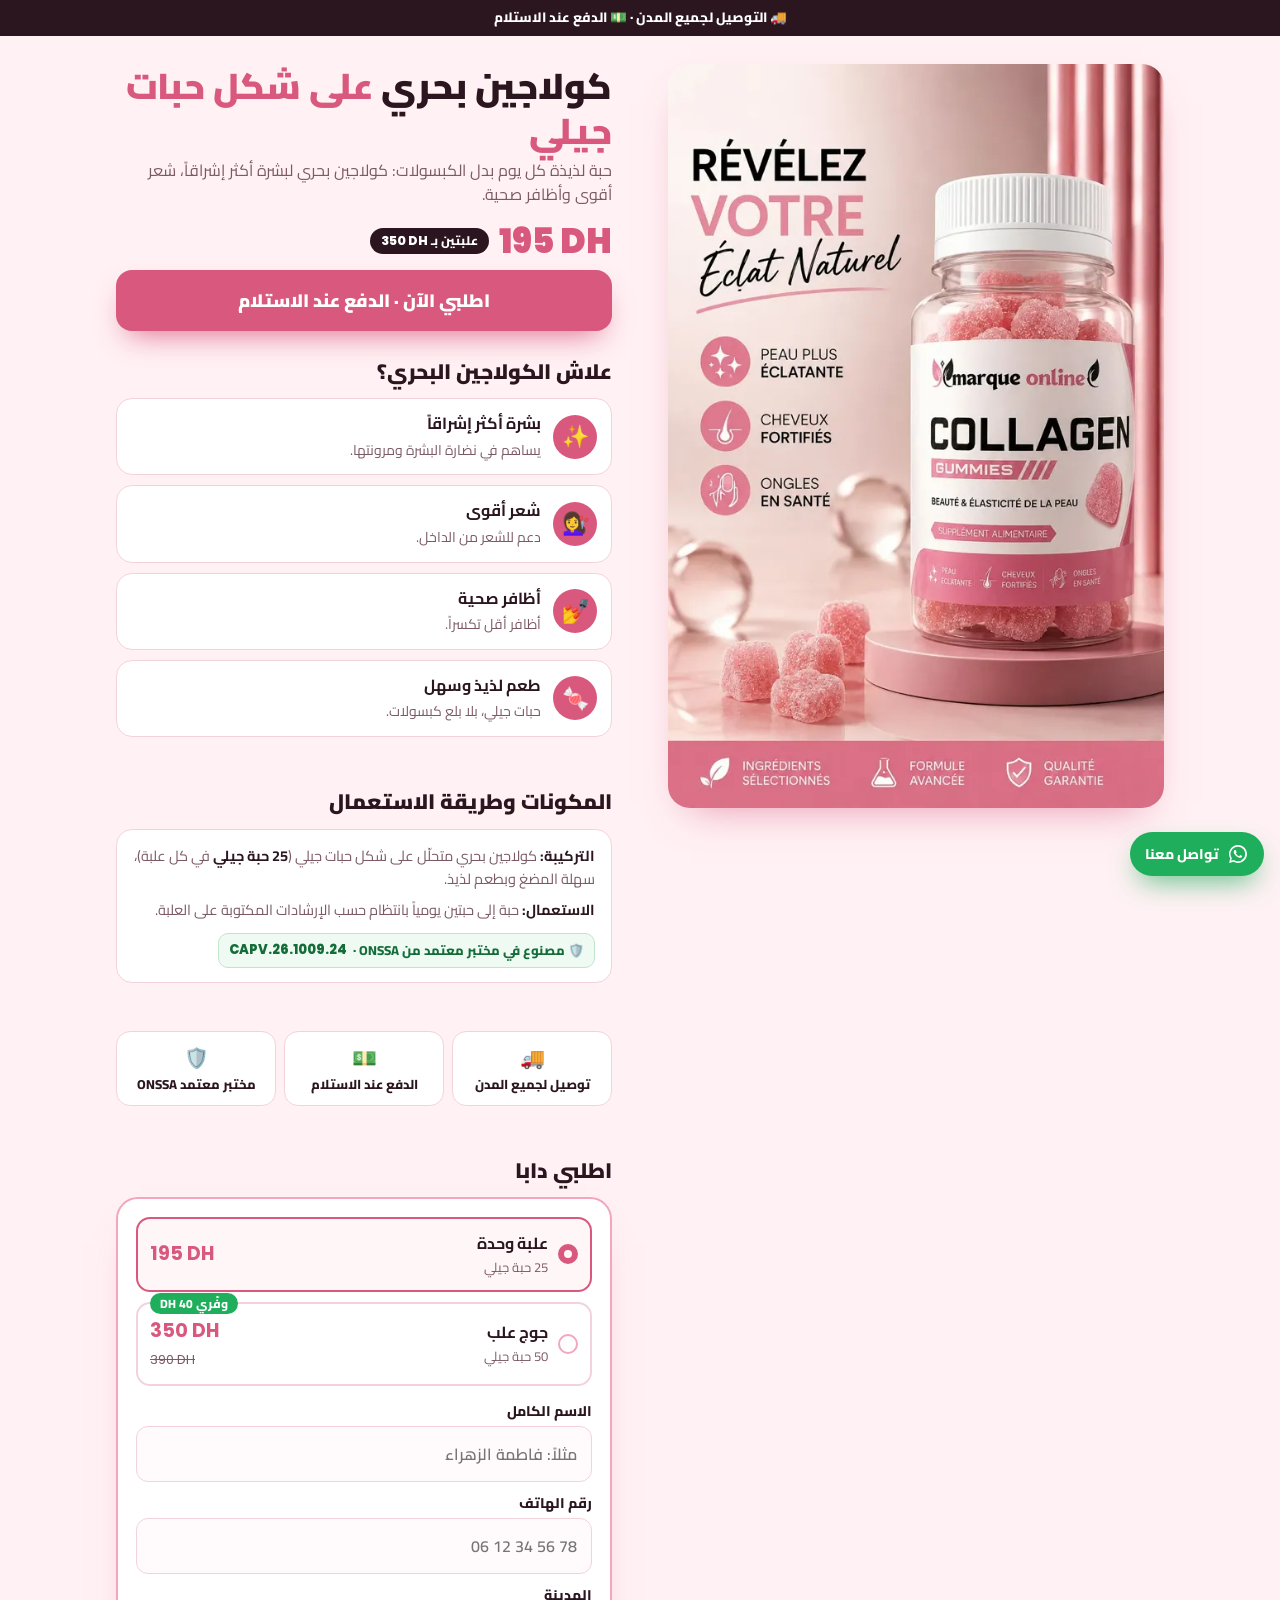
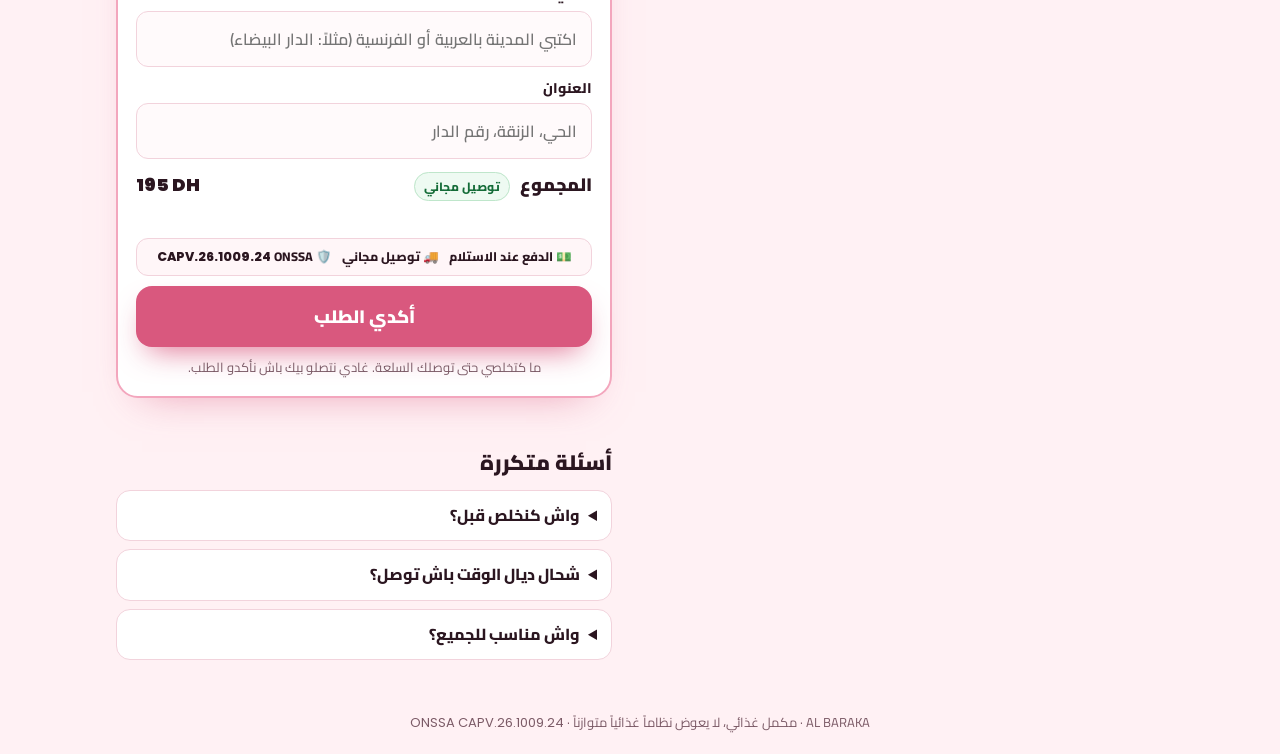
==== commit 1a66564b: "fix(collagene): mobile CRO, city scroll, phone validation & COD trust bar" ====
--- a/collagene/index.html
+++ b/collagene/index.html
@@ -88,6 +88,7 @@
 .hp{position:absolute;width:1px;height:1px;opacity:0;overflow:hidden;pointer-events:none}
 .sum{display:flex;justify-content:space-between;align-items:center;gap:8px;font-weight:900;font-size:18px;margin:12px 0}
 .sum .free{font-size:12px;font-weight:800;color:#146c38;background:#eefaf2;border:1px solid #bfe6cb;border-radius:99px;padding:2px 9px;margin-inline-start:6px}
+.cod-trust{display:flex;flex-wrap:wrap;justify-content:center;gap:6px 10px;background:#fff6f8;border:1px solid var(--line);border-radius:12px;padding:8px 10px;margin:0 0 10px;font-size:12.5px;font-weight:800;color:var(--ink);text-align:center}
 .err{color:#c0234e;font-weight:800;min-height:1.4em;margin:6px 0;font-size:14.5px}
 .note{color:var(--muted);font-size:13px;text-align:center;margin:10px 0 0}
 #done{text-align:center}
@@ -171,6 +172,7 @@
       <div class="sum"><span>المجموع <span class="free">توصيل مجاني</span></span><span class="lat" id="tot">195 DH</span></div>
       <p class="err" id="err" role="alert"></p>
       <a class="cta cta-wa" id="waFallback" href="#" target="_blank" rel="noopener noreferrer" hidden>💬 أرسلي الطلب عبر واتساب</a>
+      <div class="cod-trust"><span>💵 الدفع عند الاستلام</span><span>🚚 توصيل مجاني</span><span>🛡️ ONSSA <span class="lat">CAPV.26.1009.24</span></span></div>
       <button class="cta" type="submit" id="submitBtn">أكدي الطلب</button>
       <p class="note">ما كتخلصي حتى توصلك السلعة. غادي نتصلو بيك باش نأكدو الطلب.</p>
     </form>
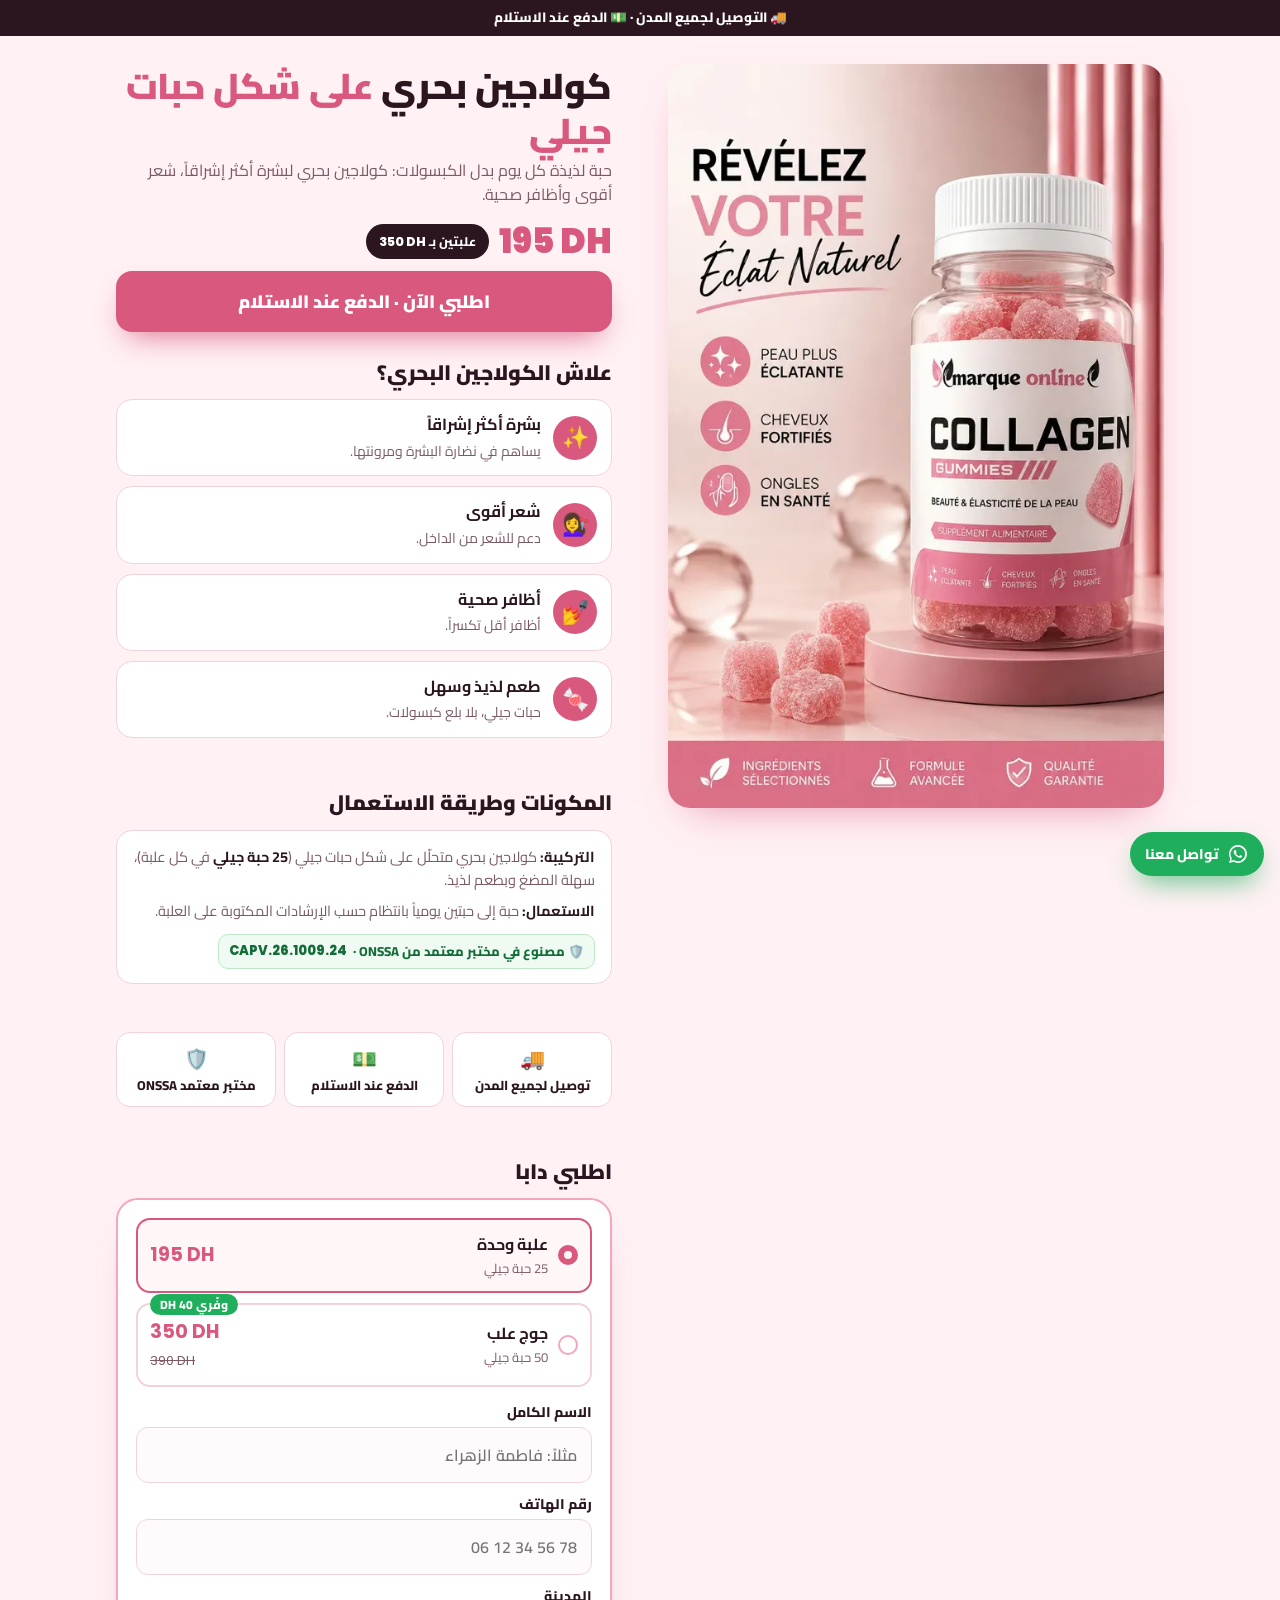
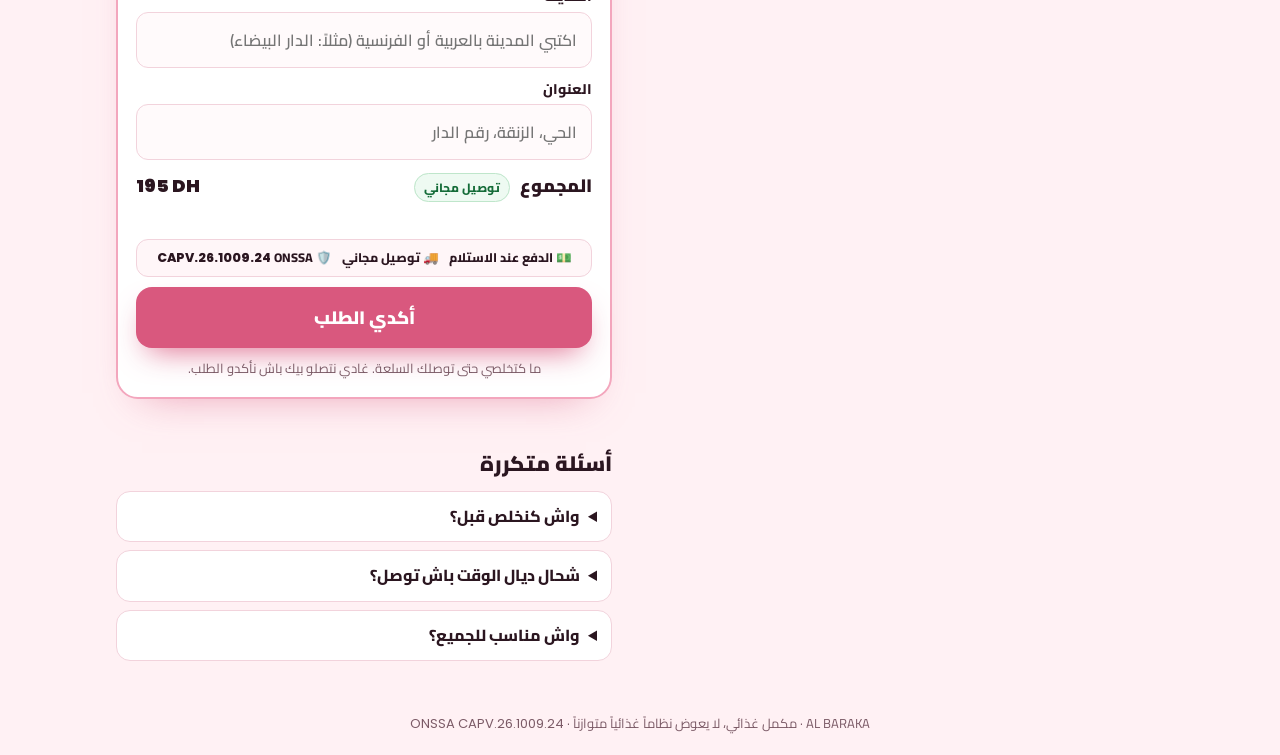
==== commit 2c5d66ac: "fix(collagene): resolve H1-H6 & M1-M7 mobile CRO, iOS WKWebView, honeypot & Apps Script locks" ====
--- a/collagene/index.html
+++ b/collagene/index.html
@@ -27,6 +27,14 @@
 </script>
 <noscript><img height="1" width="1" style="display:none" src="https://www.facebook.com/tr?id=4547426528828820&ev=PageView&noscript=1"/></noscript>
 <!-- End Meta Pixel Code -->
+<!-- Microsoft Clarity (zjbldc735u) -->
+<script type="text/javascript">
+    (function(c,l,a,r,i,t,y){
+        c[a]=c[a]||function(){(c[a].q=c[a].q||[]).push(arguments)};
+        t=l.createElement(r);t.async=1;t.src="https://www.clarity.ms/tag/"+i;
+        y=l.getElementsByTagName(r)[0];y.parentNode.insertBefore(t,y);
+    })(window, document, "clarity", "script", "zjbldc735u");
+</script>
 <style>
 :root{--pink:#d9587e;--pink2:#f3a6bd;--blush:#fff1f4;--ink:#2b1620;--muted:#7b5a66;--line:#f2d3dc;--ok:#1fae5b}
 html{scroll-behavior:smooth}
@@ -43,7 +51,7 @@
 .price{display:flex;align-items:center;gap:10px;flex-wrap:wrap;margin:4px 0 12px}
 .price b{font-size:30px;color:var(--pink);font-weight:900;line-height:1}
 .price s{color:var(--muted);font-size:16px}
-.chip{background:var(--ink);color:#fff;border-radius:30px;padding:3px 11px;font-size:12.5px;font-weight:800}
+.chip{background:var(--ink);color:#fff;border:0;border-radius:30px;padding:6px 13px;font:800 12.5px Cairo,sans-serif;cursor:pointer;touch-action:manipulation}
 .cta{display:block;width:100%;text-align:center;background:var(--pink);color:#fff;font:900 18px Cairo,sans-serif;border:0;border-radius:16px;padding:14px;text-decoration:none;cursor:pointer;box-shadow:0 14px 30px -12px rgba(217,88,126,.9)}
 [hidden]{display:none !important}
 .cta:disabled{opacity:.75;cursor:wait}
@@ -77,10 +85,12 @@
 .save{position:absolute;top:-11px;left:12px;background:var(--ok);color:#fff;font-style:normal;font-size:12px;font-weight:800;border-radius:20px;padding:1px 10px}
 .field{display:block;margin-bottom:10px}
 .field span{display:block;font-weight:800;font-size:14px;margin-bottom:4px}
-.field input{width:100%;font:600 16px Cairo,sans-serif;padding:12px 14px;border:1.5px solid var(--line);border-radius:12px;background:#fffafb;color:var(--ink)}
+.field input{width:100%;font:600 16px Cairo,sans-serif;padding:12px 14px;border:1.5px solid var(--line);border-radius:12px;background:#fffafb;color:var(--ink);touch-action:manipulation}
+#f input,#f select,#f textarea{font-size:16px;touch-action:manipulation}
+button,.cta,.opts label{touch-action:manipulation}
 .field input:focus{outline:2px solid var(--pink2);border-color:var(--pink)}
-.city-wrap{position:relative}
-.city-list{position:absolute;inset-inline:0;top:calc(100% + 4px);z-index:50;list-style:none;margin:0;padding:4px;background:#fff;border:1.5px solid var(--pink2);border-radius:14px;box-shadow:0 16px 36px -12px rgba(43,22,32,.25);max-height:220px;overflow-y:auto;-webkit-overflow-scrolling:touch}
+.city-wrap{position:relative;scroll-margin-top:16px}
+.city-list{position:absolute;inset-inline:0;top:calc(100% + 4px);z-index:50;list-style:none;margin:0;padding:4px;background:#fff;border:1.5px solid var(--pink2);border-radius:14px;box-shadow:0 16px 36px -12px rgba(43,22,32,.25);max-height:min(220px,34vh);overflow-y:auto;-webkit-overflow-scrolling:touch}
 .city-list[hidden]{display:none}
 .city-list li{padding:10px 12px;border-radius:10px;cursor:pointer;display:flex;justify-content:space-between;align-items:center;gap:8px;font-size:15px;font-weight:700}
 .city-list li:hover,.city-list li.act{background:#fff1f4;color:var(--pink)}
@@ -125,7 +135,7 @@
   <div class="hero"><img src="collagen-mobile.webp" srcset="collagen-mobile.webp 600w, collagen.webp 1024w" sizes="(min-width:900px) 512px, 180px" alt="كولاجين بحري، 25 حبة جيلي" width="1024" height="1536" fetchpriority="high"></div>
   <h1>كولاجين بحري <span>على شكل حبات جيلي</span></h1>
   <p class="lead">حبة لذيذة كل يوم بدل الكبسولات: كولاجين بحري لبشرة أكثر إشراقاً، شعر أقوى وأظافر صحية.</p>
-  <div class="price"><b><span class="lat">195 DH</span></b><span class="chip">علبتين بـ <span class="lat">350 DH</span></span></div>
+  <div class="price"><b><span class="lat">195 DH</span></b><button type="button" class="chip" id="duoChip">علبتين بـ <span class="lat">350 DH</span></button></div>
   <a class="cta" href="#order" data-ev="InitiateCheckout">اطلبي الآن · الدفع عند الاستلام</a>
 
   <section>
@@ -168,7 +178,7 @@
         <ul class="city-list" id="cityList" role="listbox" hidden></ul>
       </div>
       <label class="field"><span>العنوان</span><input name="adresse" autocomplete="street-address" required placeholder="الحي، الزنقة، رقم الدار"></label>
-      <input class="hp" name="hp" tabindex="-1" autocomplete="off" aria-hidden="true">
+      <input class="hp" name="website_url_check" id="hpField" tabindex="-1" autocomplete="new-password" readonly aria-hidden="true">
       <div class="sum"><span>المجموع <span class="free">توصيل مجاني</span></span><span class="lat" id="tot">195 DH</span></div>
       <p class="err" id="err" role="alert"></p>
       <a class="cta cta-wa" id="waFallback" href="#" target="_blank" rel="noopener noreferrer" hidden>💬 أرسلي الطلب عبر واتساب</a>
@@ -293,6 +303,13 @@
 const waLink = txt => 'https://api.whatsapp.com/send?phone=' + CONFIG.whatsapp + '&text=' + encodeURIComponent(txt);
 const getCookie = n => { const m = document.cookie.match(new RegExp('(?:^|; )' + n + '=([^;]*)')); return m ? decodeURIComponent(m[1]) : ''; };
 const qs = new URLSearchParams(location.search);
+let fallbackFbp = '';
+const getFbp = () => {
+  const c = getCookie('_fbp');
+  if (c) return c;
+  if (!fallbackFbp) fallbackFbp = 'fb.1.' + Date.now() + '.' + Math.floor(1000000000 + Math.random() * 9000000000);
+  return fallbackFbp;
+};
 const getFbc = () => {
   const c = getCookie('_fbc');
   if (c) return c;
@@ -309,19 +326,28 @@
 const qty = () => +f.q.value;
 f.querySelectorAll('input[name=q]').forEach(r => r.addEventListener('change', () => { tot.textContent = stickyP.textContent = CONFIG.prices[qty()] + ' DH'; }));
 
-// InitiateCheckout once per session with product parameters
+let isSubmitting = false;
+
+// InitiateCheckout once per session (CTA click, duo chip, or first form focus)
 let icSent = false;
+const fireIC = () => {
+  if (icSent) return;
+  icSent = true;
+  const q = qty();
+  track('InitiateCheckout', { value: CONFIG.prices[q], currency: 'MAD', num_items: q, content_ids: [CONFIG.contentId], content_type: 'product' });
+};
 document.querySelectorAll('[data-ev]').forEach(a => a.addEventListener('click', () => {
   const ev = a.dataset.ev;
-  if (ev === 'InitiateCheckout') {
-    if (icSent) return;
-    icSent = true;
-    const q = qty();
-    track('InitiateCheckout', { value: CONFIG.prices[q], currency: 'MAD', num_items: q, content_ids: [CONFIG.contentId], content_type: 'product' });
-  } else {
-    track(ev);
-  }
+  if (ev === 'InitiateCheckout') fireIC(); else track(ev);
 }));
+
+const duoChip = document.getElementById('duoChip');
+if (duoChip) duoChip.addEventListener('click', () => {
+  const r2 = f.querySelector('input[name="q"][value="2"]');
+  if (r2) { r2.checked = true; tot.textContent = stickyP.textContent = CONFIG.prices[2] + ' DH'; }
+  fireIC();
+  document.getElementById('order').scrollIntoView({ behavior: 'smooth', block: 'start' });
+});
 
 // Hide floating sticky bar & WhatsApp bubble while inside #order or while typing in the form
 let orderInView = false, formFocused = false;
@@ -336,11 +362,16 @@
     syncFloating();
   }, { threshold: 0.05 }).observe(document.getElementById('order'));
 }
-f.addEventListener('focusin', () => { formFocused = true; syncFloating(); });
-f.addEventListener('focusout', () => setTimeout(() => { formFocused = f.contains(document.activeElement); syncFloating(); }, 150));
-
-// Re-enable submit button and re-sync displayed total if user navigates back (bfcache)
+f.addEventListener('focusin', () => { formFocused = true; syncFloating(); fireIC(); });
+f.addEventListener('focusout', () => setTimeout(() => {
+  formFocused = f.contains(document.activeElement);
+  syncFloating();
+  if (!formFocused) window.scrollTo(window.scrollX, window.scrollY);
+}, 80));
+
+// Re-enable submit button, reset lock, and re-sync displayed total if user navigates back (bfcache)
 window.addEventListener('pageshow', () => {
+  isSubmitting = false;
   submitBtn.disabled = false;
   submitBtn.textContent = 'أكدي الطلب';
   tot.textContent = stickyP.textContent = CONFIG.prices[qty()] + ' DH';
@@ -354,9 +385,11 @@
   .replace(/[\u06F0-\u06F9]/g, d => String(d.charCodeAt(0) - 0x06F0));
 
 function normPhone(raw) {
-  let s = toAsciiDigits(raw).replace(/[\s.\-()]/g, '');
+  let s = toAsciiDigits(raw)
+    .replace(/[\u200e\u200f\u202a-\u202e\u2066-\u2069\u00a0\s.\-()]/g, '')
+    .replace(/[^\d+]/g, '');
   if (s.startsWith('00212')) s = '+212' + s.slice(5);
-  const clean = s.replace(/[^\d+]/g, '').replace(/^(\+?212)0([5-7]\d{8})$/, '$1$2');
+  const clean = s.replace(/^(\+?212)0([5-7]\d{8})$/, '$1$2');
   const ok = /^(?:\+?212|0)?[5-7]\d{8}$/.test(clean);
   if (!ok) return { ok: false, local: '' };
   const digits = clean.replace(/\D/g, '');
@@ -450,9 +483,26 @@
 
 let cityInteracting = false, cityTouchStart = null;
 const closeCityList = () => { cityList.hidden = true; villeInput.setAttribute('aria-expanded', 'false'); };
-villeInput.addEventListener('focus', () => renderCityList(searchCities(villeInput.value)));
+const scrollVilleIntoView = () => {
+  if (window.innerWidth > 768) return;
+  const wrap = villeInput.closest('.city-wrap') || villeInput;
+  if (window.visualViewport) {
+    const avail = Math.max(130, Math.min(220, Math.floor(window.visualViewport.height * 0.38)));
+    cityList.style.maxHeight = avail + 'px';
+  }
+  wrap.scrollIntoView({ behavior: 'smooth', block: 'start' });
+};
+villeInput.addEventListener('focus', () => {
+  renderCityList(searchCities(villeInput.value));
+  setTimeout(scrollVilleIntoView, 120);
+});
+if (window.visualViewport) {
+  window.visualViewport.addEventListener('resize', () => {
+    if (document.activeElement === villeInput && !cityList.hidden) scrollVilleIntoView();
+  });
+}
 villeInput.addEventListener('input', () => renderCityList(searchCities(villeInput.value)));
-villeInput.addEventListener('blur', () => setTimeout(() => { if (!cityInteracting) closeCityList(); }, 220));
+villeInput.addEventListener('blur', () => setTimeout(() => { if (!cityInteracting) { closeCityList(); window.scrollTo(window.scrollX, window.scrollY); } }, 220));
 cityList.addEventListener('pointerdown', e => {
   cityInteracting = true;
   cityTouchStart = { x: e.clientX, y: e.clientY };
@@ -470,7 +520,7 @@
 
 const src = ['utm_source', 'utm_campaign', 'utm_content'].map(k => qs.get(k)).filter(Boolean).join(' / ');
 const newOrderId = () => Date.now().toString(36) + Math.random().toString(36).slice(2, 7);
-let orderId = newOrderId(), isSubmitting = false;
+let orderId = newOrderId();
 
 f.addEventListener('submit', async e => {
   e.preventDefault();
@@ -501,11 +551,18 @@
     'الاسم: ' + nom, 'الهاتف: ' + phone.local, 'المدينة: ' + ville, 'العنوان: ' + adresse,
     src ? 'المصدر: ' + src : ''].filter(Boolean).join('\n');
 
-  let ok = false;
+  let ok = false, serverErr = '';
+  const ctrl = typeof AbortController !== 'undefined' ? new AbortController() : null;
+  const slowTimer = setTimeout(() => {
+    if (isSubmitting) err.textContent = 'جاري تأكيد طلبك، المرجو الانتظار ثواني…';
+  }, 5000);
+  const abortTimer = ctrl ? setTimeout(() => ctrl.abort(), 20000) : null;
+  const hpEl = document.getElementById('hpField');
   try {
     const r = await fetch(CONFIG.script, {
       method: 'POST',
       headers: { 'Content-Type': 'text/plain;charset=utf-8' },
+      signal: ctrl ? ctrl.signal : undefined,
       body: JSON.stringify({
         id: orderId,
         event_id: eventId,
@@ -515,8 +572,8 @@
         adresse,
         q,
         src,
-        hp: f.hp.value,
-        fbp: getCookie('_fbp'),
+        hp: hpEl ? hpEl.value : '',
+        fbp: getFbp(),
         fbc: getFbc(),
         event_source_url: location.href,
         user_agent: navigator.userAgent
@@ -524,18 +581,33 @@
     });
     const j = await r.json();
     ok = j && j.ok === true;
-  } catch (_) {}
+    if (!ok && j && j.error) serverErr = String(j.error);
+  } catch (_) {
+    serverErr = 'network';
+  } finally {
+    clearTimeout(slowTimer);
+    if (abortTimer) clearTimeout(abortTimer);
+  }
 
   if (!ok) {
     isSubmitting = false;
     submitBtn.disabled = false;
     submitBtn.textContent = 'أكدي الطلب';
-    err.textContent = 'وقع مشكل فالاتصال. تقدري تعاودي المحاولة ولا تصيفطي الطلب مباشرة فواتساب:';
+    if (serverErr === 'too many' || serverErr === 'too many orders this hour') {
+      err.textContent = 'وصلتي للحد المسموح من الطلبات دابا. إلا بغيتي تكملي الطلب تواصلي معانا فواتساب:';
+    } else if (serverErr === 'missing fields') {
+      err.textContent = 'عافاك تأكدي من المعلومات (الاسم، الهاتف، المدينة والعنوان) وعاودي الإرسال.';
+    } else if (serverErr === 'busy') {
+      err.textContent = 'السيرفر مشغول شوية دابا، عاودي الضغط على "أكدي الطلب" بعد ثواني:';
+    } else {
+      err.textContent = 'وقع مشكل فالاتصال. تقدري تعاودي المحاولة ولا تصيفطي الطلب مباشرة فواتساب:';
+    }
     waFallback.href = waLink(msg);
     waFallback.hidden = false;
     err.scrollIntoView({ behavior: 'smooth', block: 'nearest' });
     return;
   }
+  err.textContent = '';
 
   // Browser LEAD only, once the Apps Script has saved the order. NEVER Purchase here: it is cash on
   // delivery, nobody has paid yet. The Purchase is sent by the script when the row's statut becomes Confirmé (or Livré fallback).
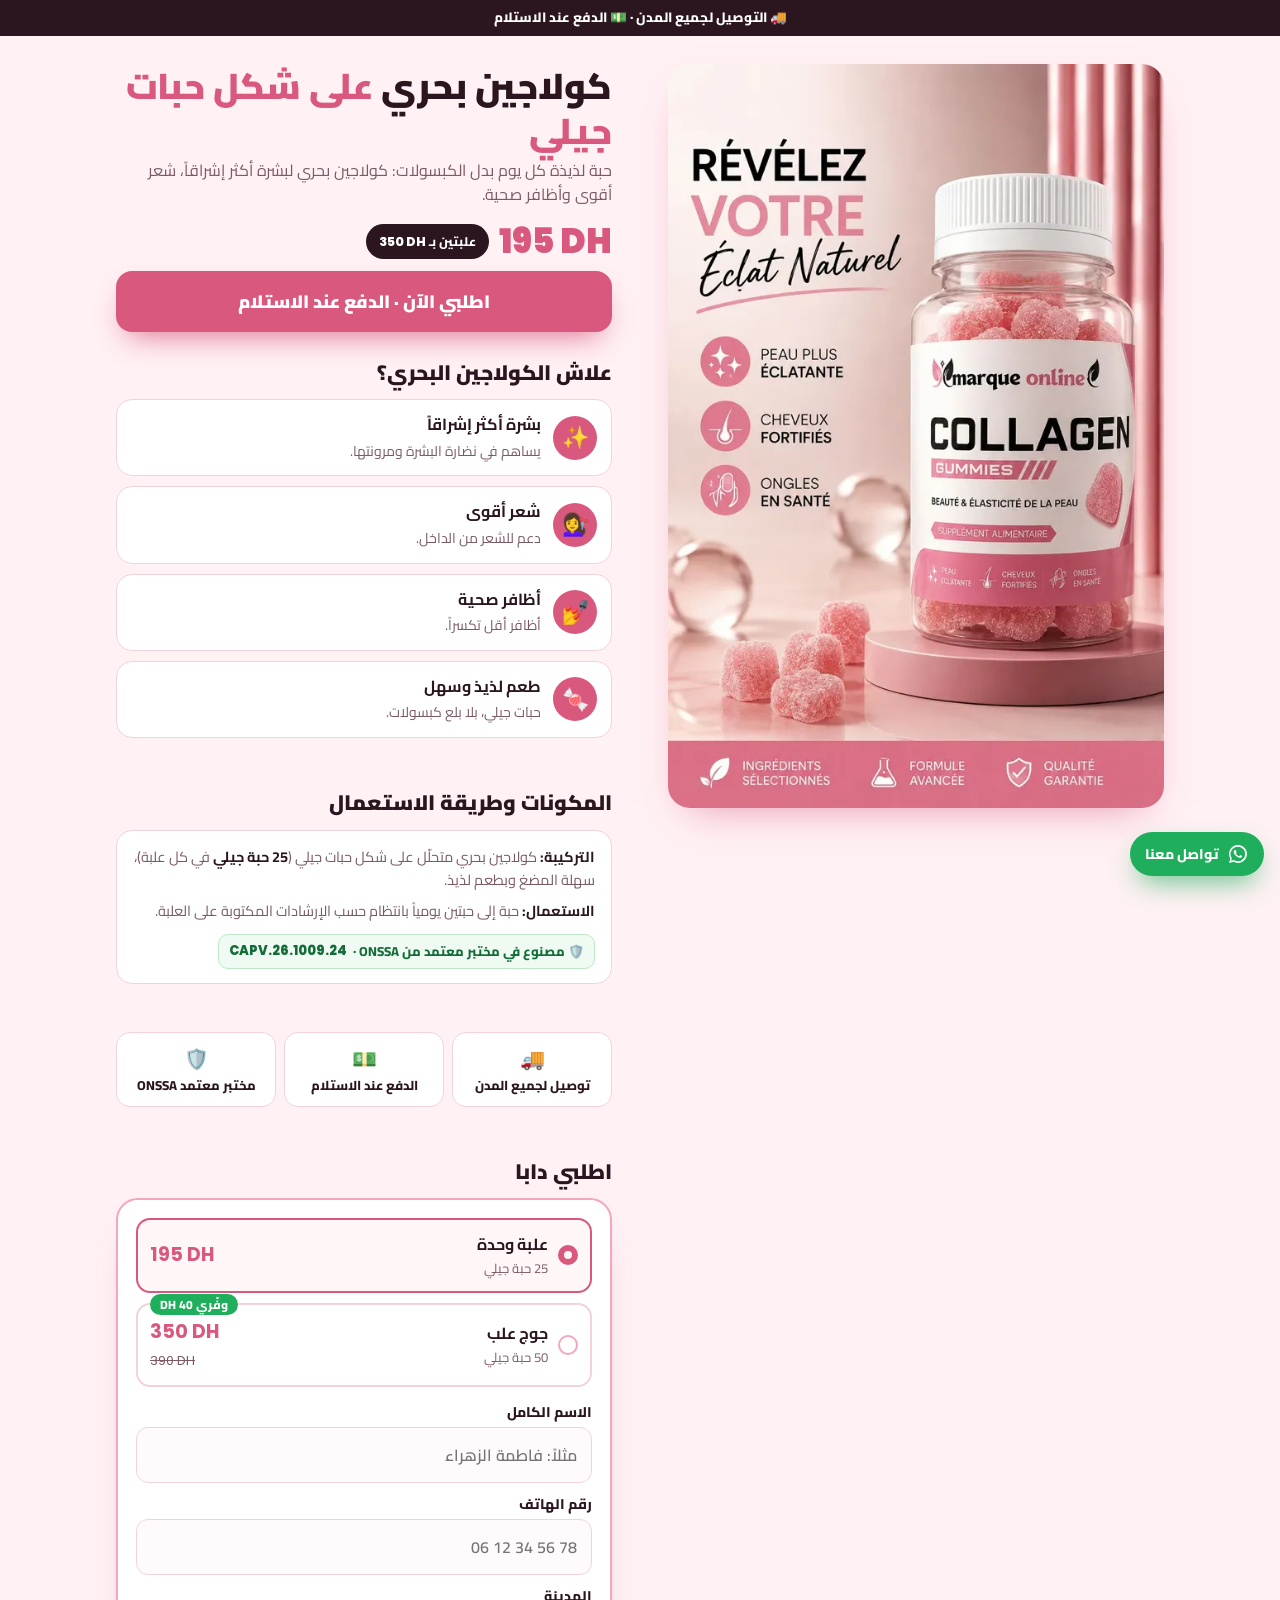
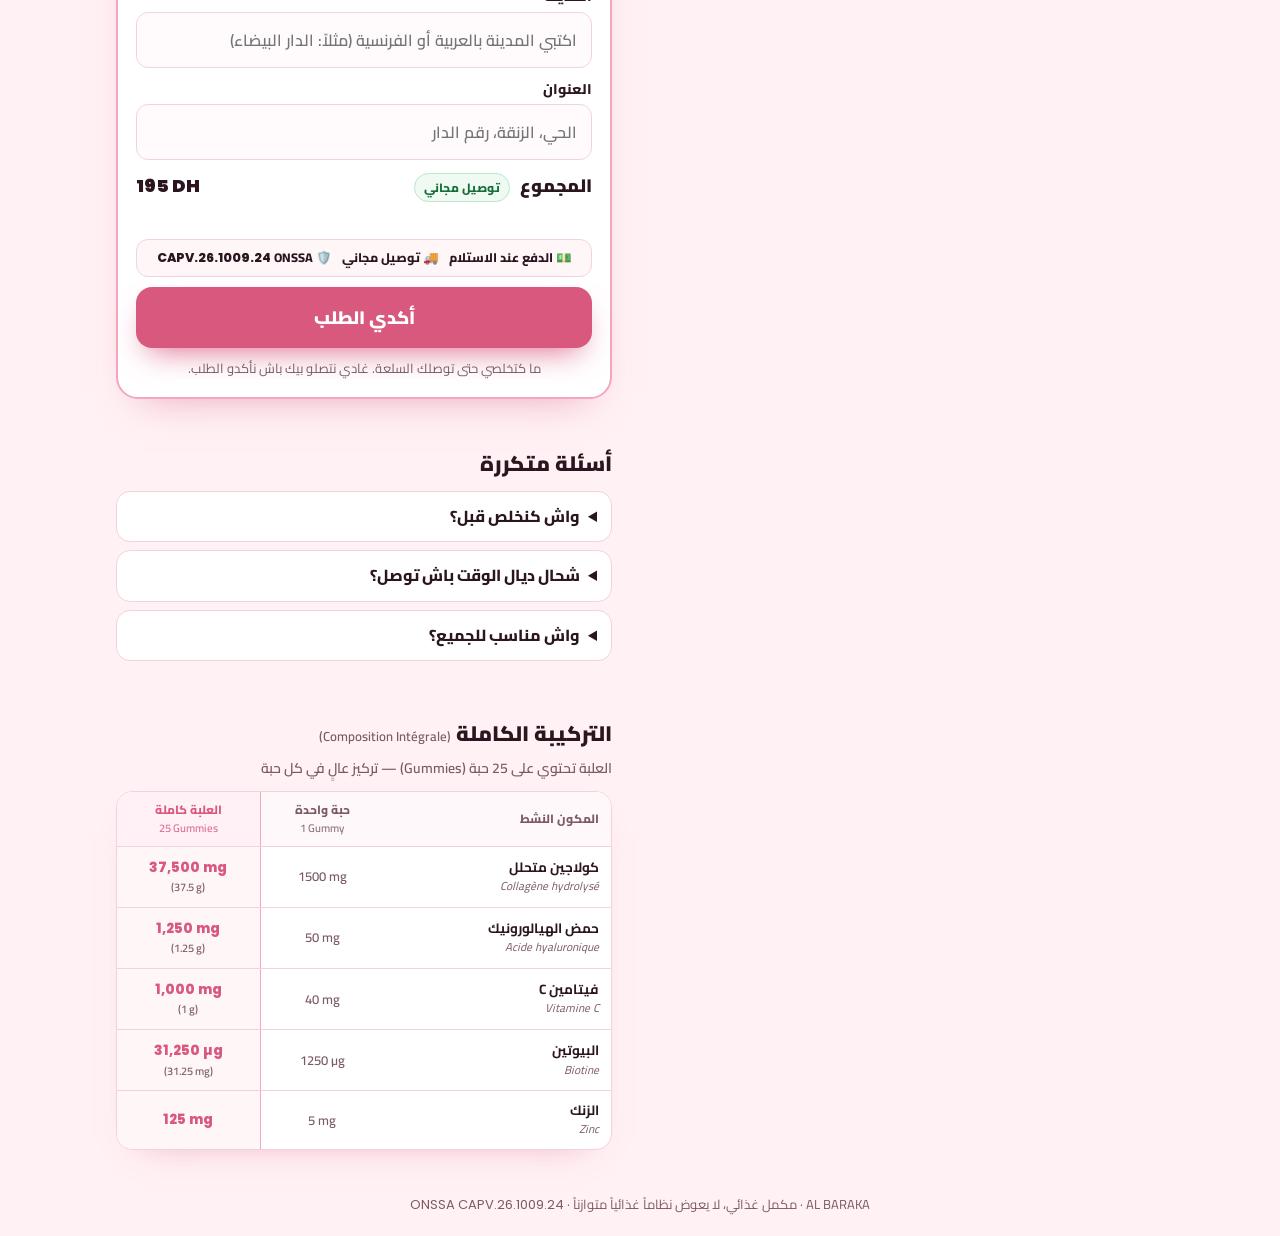
==== commit 02d94d5f: "feat(collagene): add Composition Integrale (1 vs 25 Gummies) table at bottom of page" ====
--- a/collagene/index.html
+++ b/collagene/index.html
@@ -69,6 +69,23 @@
 .ing-box p{margin:0;font-size:14.5px;color:var(--muted)}
 .ing-box b{color:var(--ink)}
 .onssa-tag{display:inline-flex;align-items:center;gap:6px;background:#eefaf2;color:#146c38;border:1px solid #bfe6cb;border-radius:10px;padding:6px 10px;font-size:13px;font-weight:800;margin-top:4px;width:fit-content}
+.comp-sub{margin:-4px 0 12px;font-size:14px;color:var(--muted);font-weight:600}
+.comp-card{background:#fff;border:1px solid var(--line);border-radius:16px;overflow:hidden;box-shadow:0 16px 34px -26px rgba(217,88,126,.55)}
+.comp-tbl{width:100%;border-collapse:collapse;table-layout:fixed}
+.comp-tbl th,.comp-tbl td{padding:10px 8px;border-bottom:1px solid var(--line);vertical-align:middle}
+.comp-tbl tr:last-child td{border-bottom:0}
+.comp-tbl thead th{background:#fff8fa;font-size:12px;font-weight:800;color:var(--muted);text-align:center;line-height:1.35}
+.comp-tbl thead th:first-child{text-align:right;width:46%;padding-inline-start:12px}
+.comp-tbl thead th:nth-child(2){width:25%}
+.comp-tbl thead th:nth-child(3){width:29%;background:#fff1f5;color:var(--pink);border-inline-start:1px solid var(--pink2)}
+.comp-tbl thead th small{display:block;font-size:11px;font-weight:600;opacity:.85;margin-top:2px}
+.comp-tbl tbody td:first-child{padding-inline-start:12px;text-align:right}
+.comp-tbl tbody td:first-child b{display:block;font-size:13.5px;color:var(--ink);line-height:1.35}
+.comp-tbl tbody td:first-child em{display:block;font-style:italic;font-size:11.5px;color:var(--muted);font-family:Poppins,Cairo,sans-serif;direction:ltr;unicode-bidi:plaintext;text-align:right;margin-top:1px}
+.comp-tbl tbody td:nth-child(2){text-align:center;font-size:13px;font-weight:600;color:var(--muted)}
+.comp-tbl tbody td:nth-child(3){text-align:center;font-size:13.5px;font-weight:800;color:var(--pink);background:#fff6f8;border-inline-start:1px solid var(--pink2)}
+.comp-tbl tbody td:nth-child(3) small{display:block;font-size:11px;font-weight:600;color:var(--muted);margin-top:1px}
+.comp-fr{font-size:13px;font-weight:600;color:var(--muted);margin-inline-start:4px}
 .trust{display:grid;grid-template-columns:repeat(3,1fr);gap:8px;text-align:center;font-size:12.5px;font-weight:800}
 .trust div{background:#fff;border:1px solid var(--line);border-radius:14px;padding:10px 6px}
 .trust span{display:block;font-size:20px}
@@ -198,6 +215,49 @@
     <details><summary>واش كنخلص قبل؟</summary><p>لا، كتخلصي غير ملي توصلك السلعة لباب الدار.</p></details>
     <details><summary>شحال ديال الوقت باش توصل؟</summary><p>غالباً بين 24 و72 ساعة حسب المدينة.</p></details>
     <details><summary>واش مناسب للجميع؟</summary><p>هذا مكمل غذائي. إلا كنتي حامل، مرضعة أو كتاخدي دواء، سولي الطبيب ديالك قبل.</p></details>
+  </section>
+
+  <section aria-labelledby="compTitle">
+    <h2 id="compTitle">التركيبة الكاملة <span class="comp-fr lat">(Composition Intégrale)</span></h2>
+    <p class="comp-sub">العلبة تحتوي على 25 حبة (<span class="lat">Gummies</span>) — تركيز عالٍ في كل حبة</p>
+    <div class="comp-card">
+      <table class="comp-tbl">
+        <thead>
+          <tr>
+            <th scope="col">المكون النشط</th>
+            <th scope="col">حبة واحدة<small class="lat">1 Gummy</small></th>
+            <th scope="col">العلبة كاملة<small class="lat">25 Gummies</small></th>
+          </tr>
+        </thead>
+        <tbody>
+          <tr>
+            <td><b>كولاجين متحلل</b><em>Collagène hydrolysé</em></td>
+            <td><span class="lat">1500 mg</span></td>
+            <td><span class="lat">37,500 mg</span><small class="lat">(37.5 g)</small></td>
+          </tr>
+          <tr>
+            <td><b>حمض الهيالورونيك</b><em>Acide hyaluronique</em></td>
+            <td><span class="lat">50 mg</span></td>
+            <td><span class="lat">1,250 mg</span><small class="lat">(1.25 g)</small></td>
+          </tr>
+          <tr>
+            <td><b>فيتامين C</b><em>Vitamine C</em></td>
+            <td><span class="lat">40 mg</span></td>
+            <td><span class="lat">1,000 mg</span><small class="lat">(1 g)</small></td>
+          </tr>
+          <tr>
+            <td><b>البيوتين</b><em>Biotine</em></td>
+            <td><span class="lat">1250 µg</span></td>
+            <td><span class="lat">31,250 µg</span><small class="lat">(31.25 mg)</small></td>
+          </tr>
+          <tr>
+            <td><b>الزنك</b><em>Zinc</em></td>
+            <td><span class="lat">5 mg</span></td>
+            <td><span class="lat">125 mg</span></td>
+          </tr>
+        </tbody>
+      </table>
+    </div>
   </section>
 </main>
 <footer>AL BARAKA · مكمل غذائي، لا يعوض نظاماً غذائياً متوازناً · <span class="lat">ONSSA CAPV.26.1009.24</span></footer>
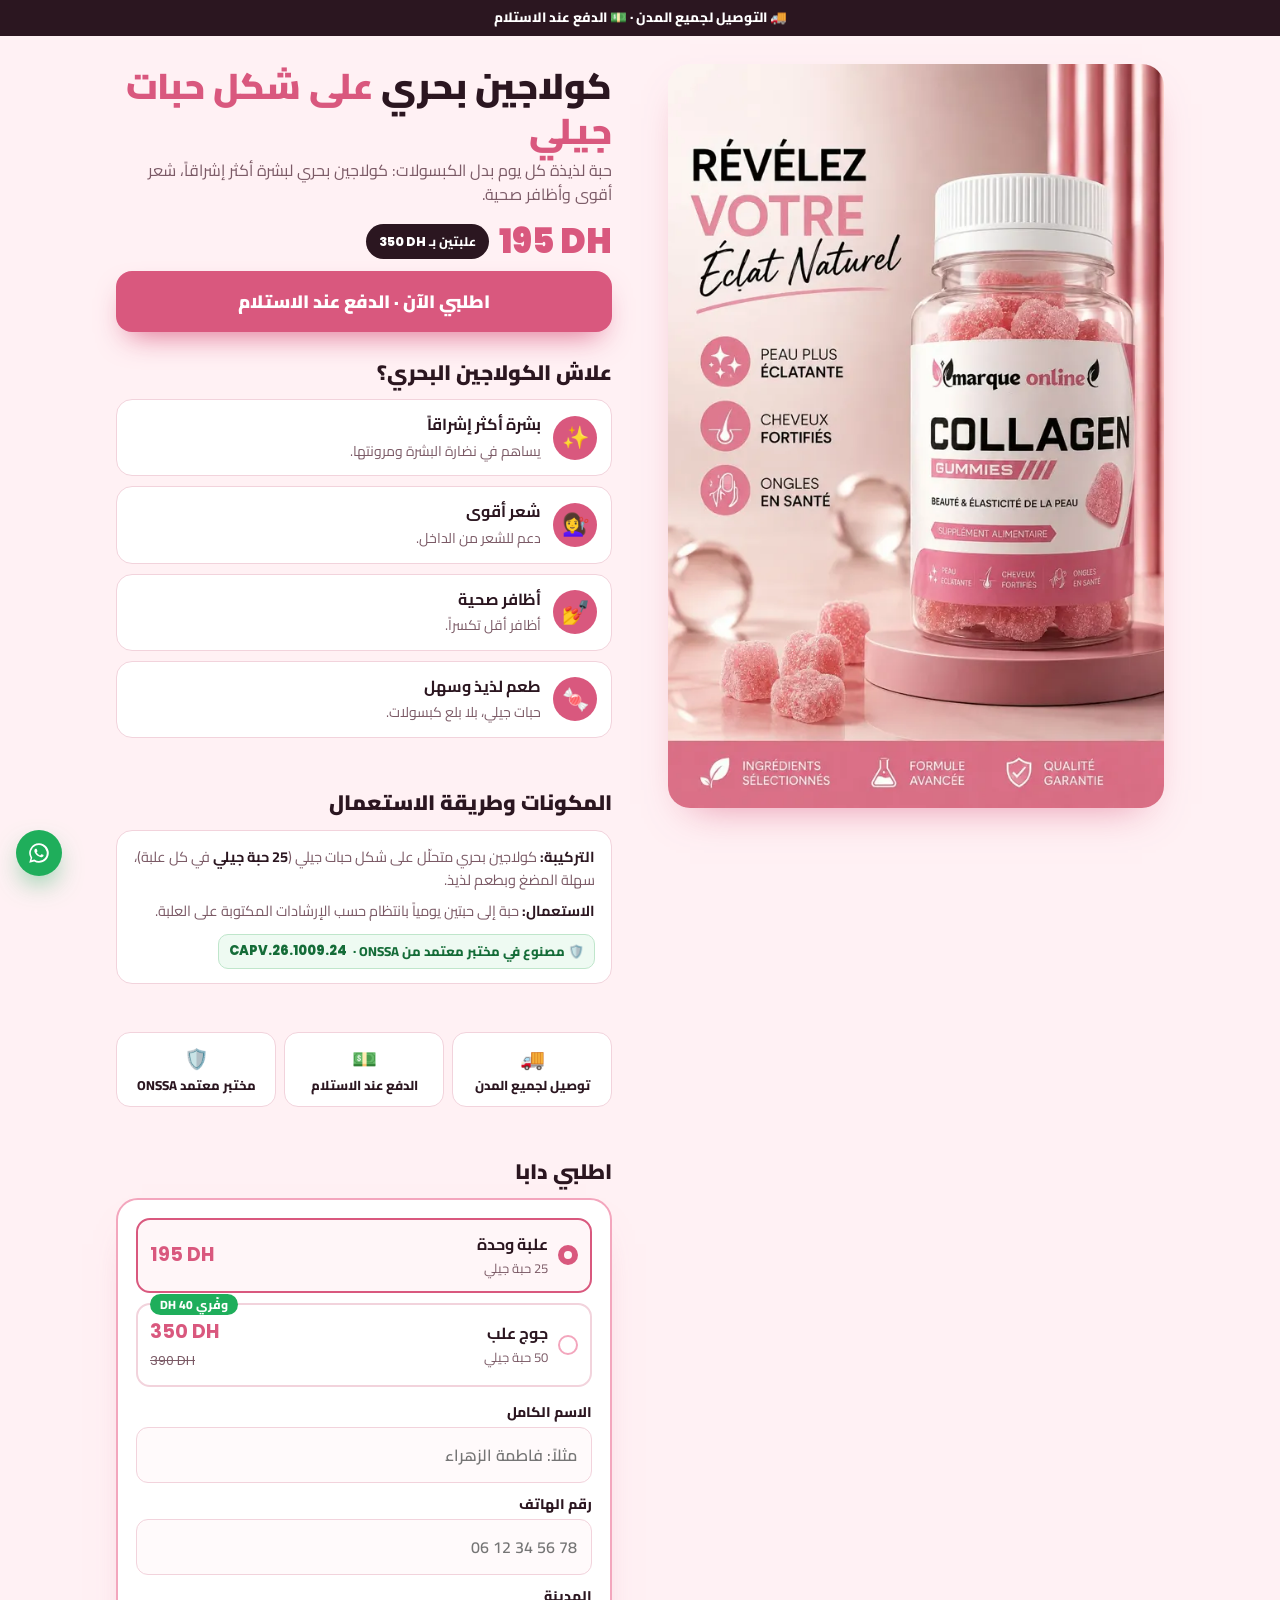
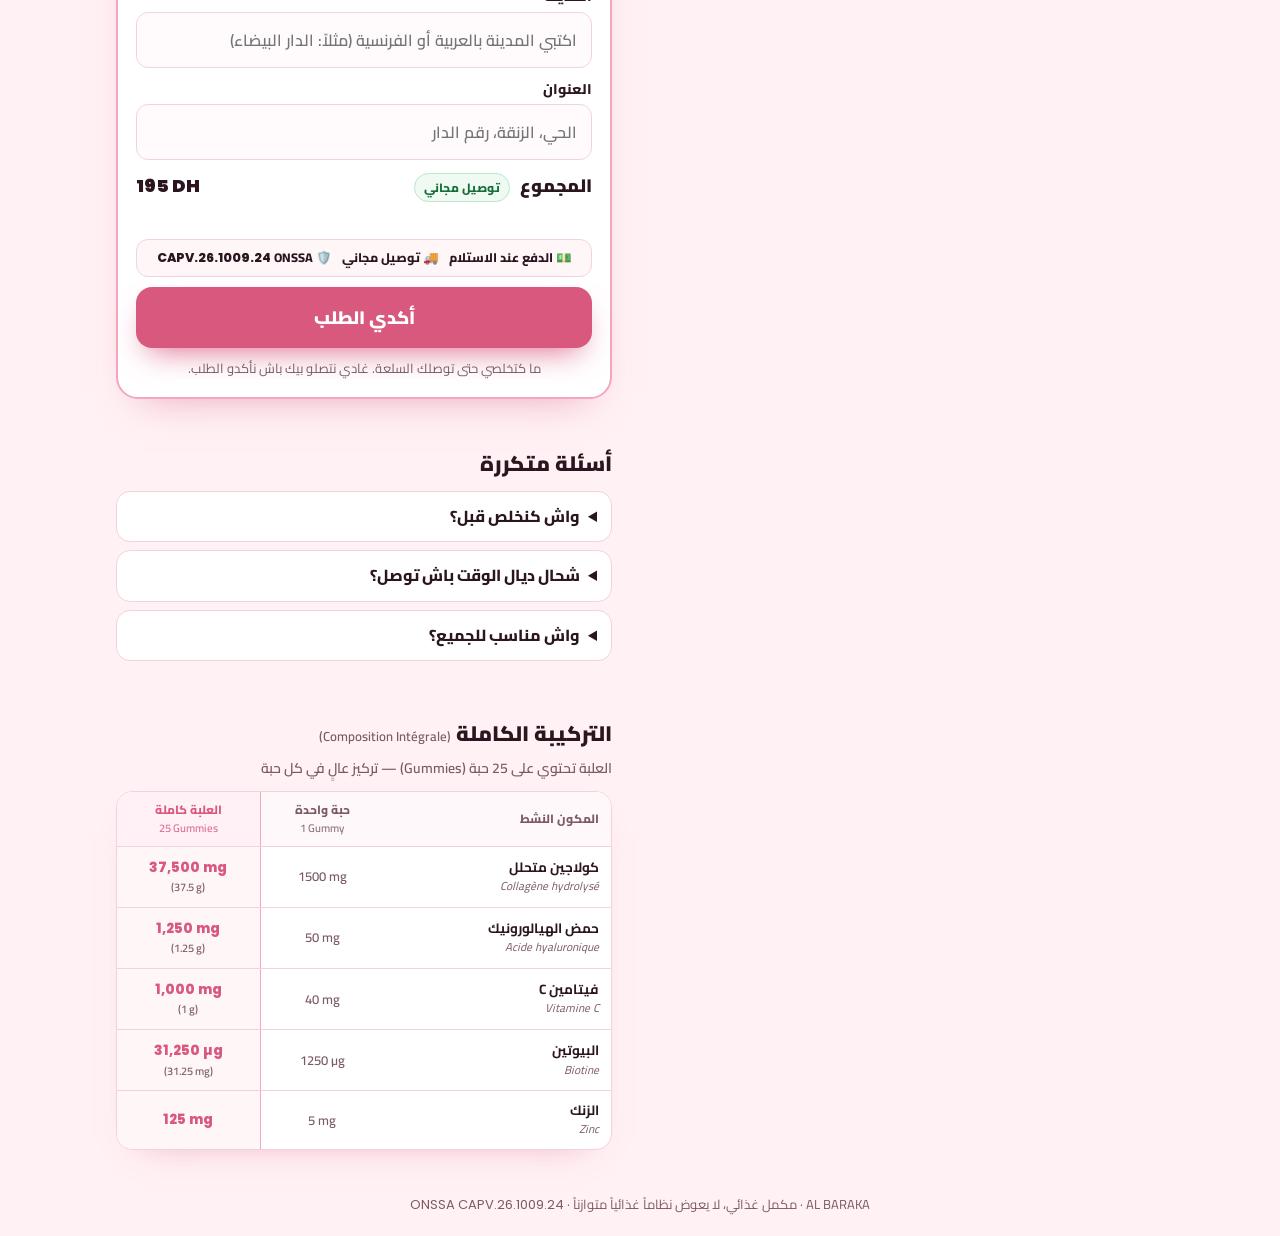
==== commit 7525a311: "fix(collagene): discreet 46px circular WA button on end side with 1s load guard" ====
--- a/collagene/index.html
+++ b/collagene/index.html
@@ -128,9 +128,10 @@
 .sticky.hide{transform:translateY(115%);opacity:0;pointer-events:none}
 .sticky .p{font-weight:900;white-space:nowrap}.sticky .p b{color:var(--pink);font-size:20px}
 .sticky .cta{padding:12px;font-size:17px}
-.waf{position:fixed;bottom:calc(94px + env(safe-area-inset-bottom));inset-inline-start:16px;z-index:25;display:flex;align-items:center;gap:8px;background:var(--ok);color:#fff;text-decoration:none;font-weight:800;font-size:14px;padding:11px 15px;min-height:44px;border-radius:40px;box-shadow:0 12px 28px -8px rgba(31,174,91,.75);transition:transform .25s ease,opacity .25s ease}
+.waf{position:fixed;bottom:calc(94px + env(safe-area-inset-bottom));inset-inline-end:16px;inset-inline-start:auto;z-index:25;display:grid;place-items:center;width:46px;height:46px;padding:0;background:var(--ok);color:#fff;text-decoration:none;border-radius:50%;box-shadow:0 12px 28px -8px rgba(31,174,91,.75);transition:transform .25s ease,opacity .25s ease;touch-action:manipulation}
+.waf.wa-wait{opacity:0;pointer-events:none}
 .waf.hide{transform:translateY(140%);opacity:0;pointer-events:none}
-.waf svg{width:22px;height:22px}
+.waf svg{width:24px;height:24px}
 @media (min-width:900px){
   body{padding-bottom:0}
   .wrap{max-width:1080px;display:grid;grid-template-columns:minmax(0,1fr) minmax(0,1fr);column-gap:56px;align-items:start;padding-top:28px}
@@ -263,7 +264,7 @@
 <footer>AL BARAKA · مكمل غذائي، لا يعوض نظاماً غذائياً متوازناً · <span class="lat">ONSSA CAPV.26.1009.24</span></footer>
 
 <div class="sticky" id="stickyBar"><span class="p"><b class="lat">195 DH</b></span><a class="cta" href="#order" data-ev="InitiateCheckout">اطلبي الآن</a></div>
-<a class="waf" id="waFloat" data-wa="سلام، بغيت نعرف كثر على الكولاجين البحري" data-ev="Contact" target="_blank" rel="noopener noreferrer" aria-label="WhatsApp"><svg viewBox="0 0 32 32" fill="currentColor"><path d="M16 3a13 13 0 0 0-11.2 19.6L3 29l6.6-1.7A13 13 0 1 0 16 3zm0 23.6c-2 0-4-.5-5.7-1.6l-.4-.2-3.9 1 1-3.8-.3-.4A10.6 10.6 0 1 1 16 26.6zm5.8-7.9c-.3-.2-1.9-.9-2.2-1-.3-.1-.5-.2-.7.2l-1 1.2c-.2.2-.4.2-.7.1a8.7 8.7 0 0 1-4.3-3.8c-.3-.6.3-.5 1-1.7.1-.2 0-.4 0-.5l-1-2.4c-.3-.6-.5-.5-.7-.5h-.6c-.2 0-.5.1-.8.4-.3.3-1 1-1 2.5s1.1 2.9 1.2 3.1c.2.2 2.1 3.2 5.1 4.5 1.9.8 2.6.9 3.6.7.6-.1 1.9-.8 2.1-1.5.3-.7.3-1.4.2-1.5-.1-.1-.3-.2-.6-.4z"/></svg>تواصل معنا</a>
+<a class="waf wa-wait" id="waFloat" data-wa="سلام، بغيت نعرف كثر على الكولاجين البحري" data-ev="Contact" target="_blank" rel="noopener noreferrer" aria-label="تواصل معنا عبر واتساب"><svg viewBox="0 0 32 32" fill="currentColor" aria-hidden="true"><path d="M16 3a13 13 0 0 0-11.2 19.6L3 29l6.6-1.7A13 13 0 1 0 16 3zm0 23.6c-2 0-4-.5-5.7-1.6l-.4-.2-3.9 1 1-3.8-.3-.4A10.6 10.6 0 1 1 16 26.6zm5.8-7.9c-.3-.2-1.9-.9-2.2-1-.3-.1-.5-.2-.7.2l-1 1.2c-.2.2-.4.2-.7.1a8.7 8.7 0 0 1-4.3-3.8c-.3-.6.3-.5 1-1.7.1-.2 0-.4 0-.5l-1-2.4c-.3-.6-.5-.5-.7-.5h-.6c-.2 0-.5.1-.8.4-.3.3-1 1-1 2.5s1.1 2.9 1.2 3.1c.2.2 2.1 3.2 5.1 4.5 1.9.8 2.6.9 3.6.7.6-.1 1.9-.8 2.1-1.5.3-.7.3-1.4.2-1.5-.1-.1-.3-.2-.6-.4z"/></svg></a>
 
 <script>
 const CONFIG = {
@@ -416,6 +417,7 @@
   stickyBar.classList.toggle('hide', hide);
   waFloat.classList.toggle('hide', hide);
 };
+setTimeout(() => waFloat.classList.remove('wa-wait'), 1000);
 if ('IntersectionObserver' in window) {
   new IntersectionObserver(es => {
     orderInView = es[0].isIntersecting;
